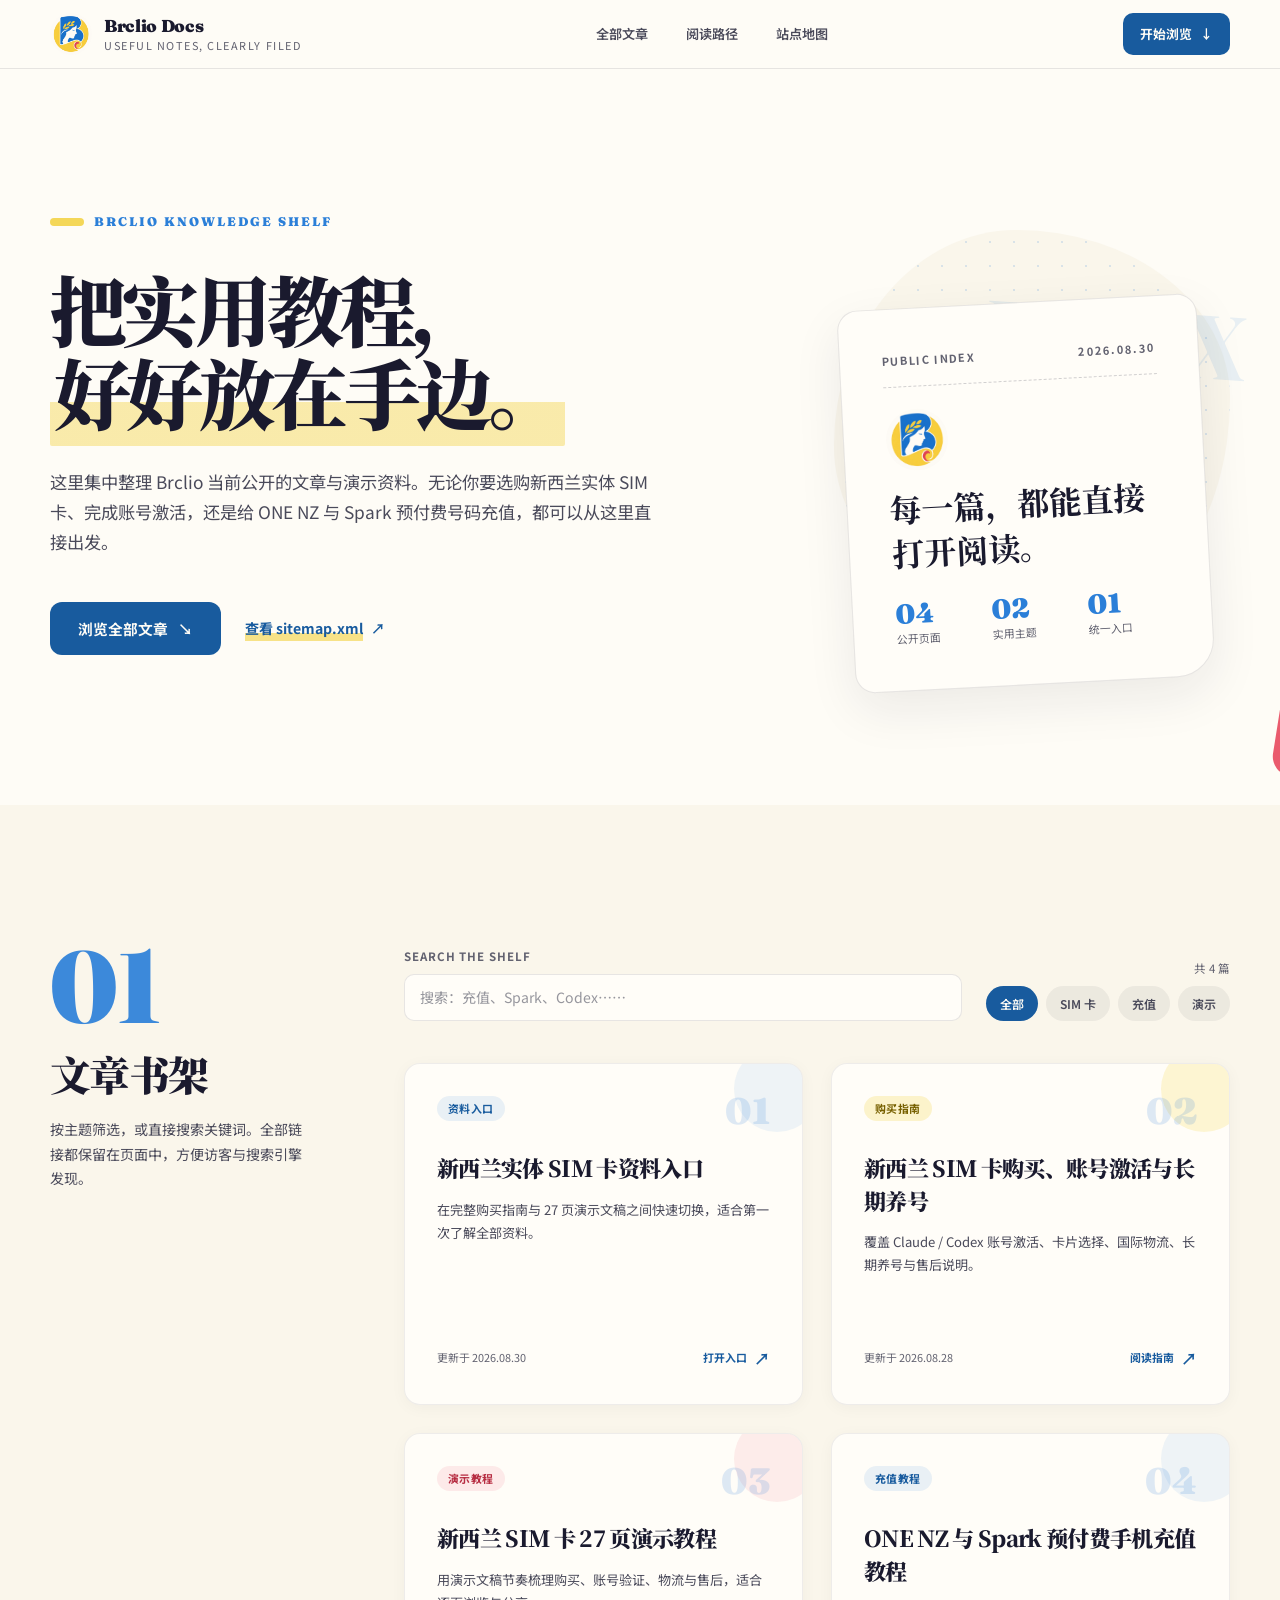
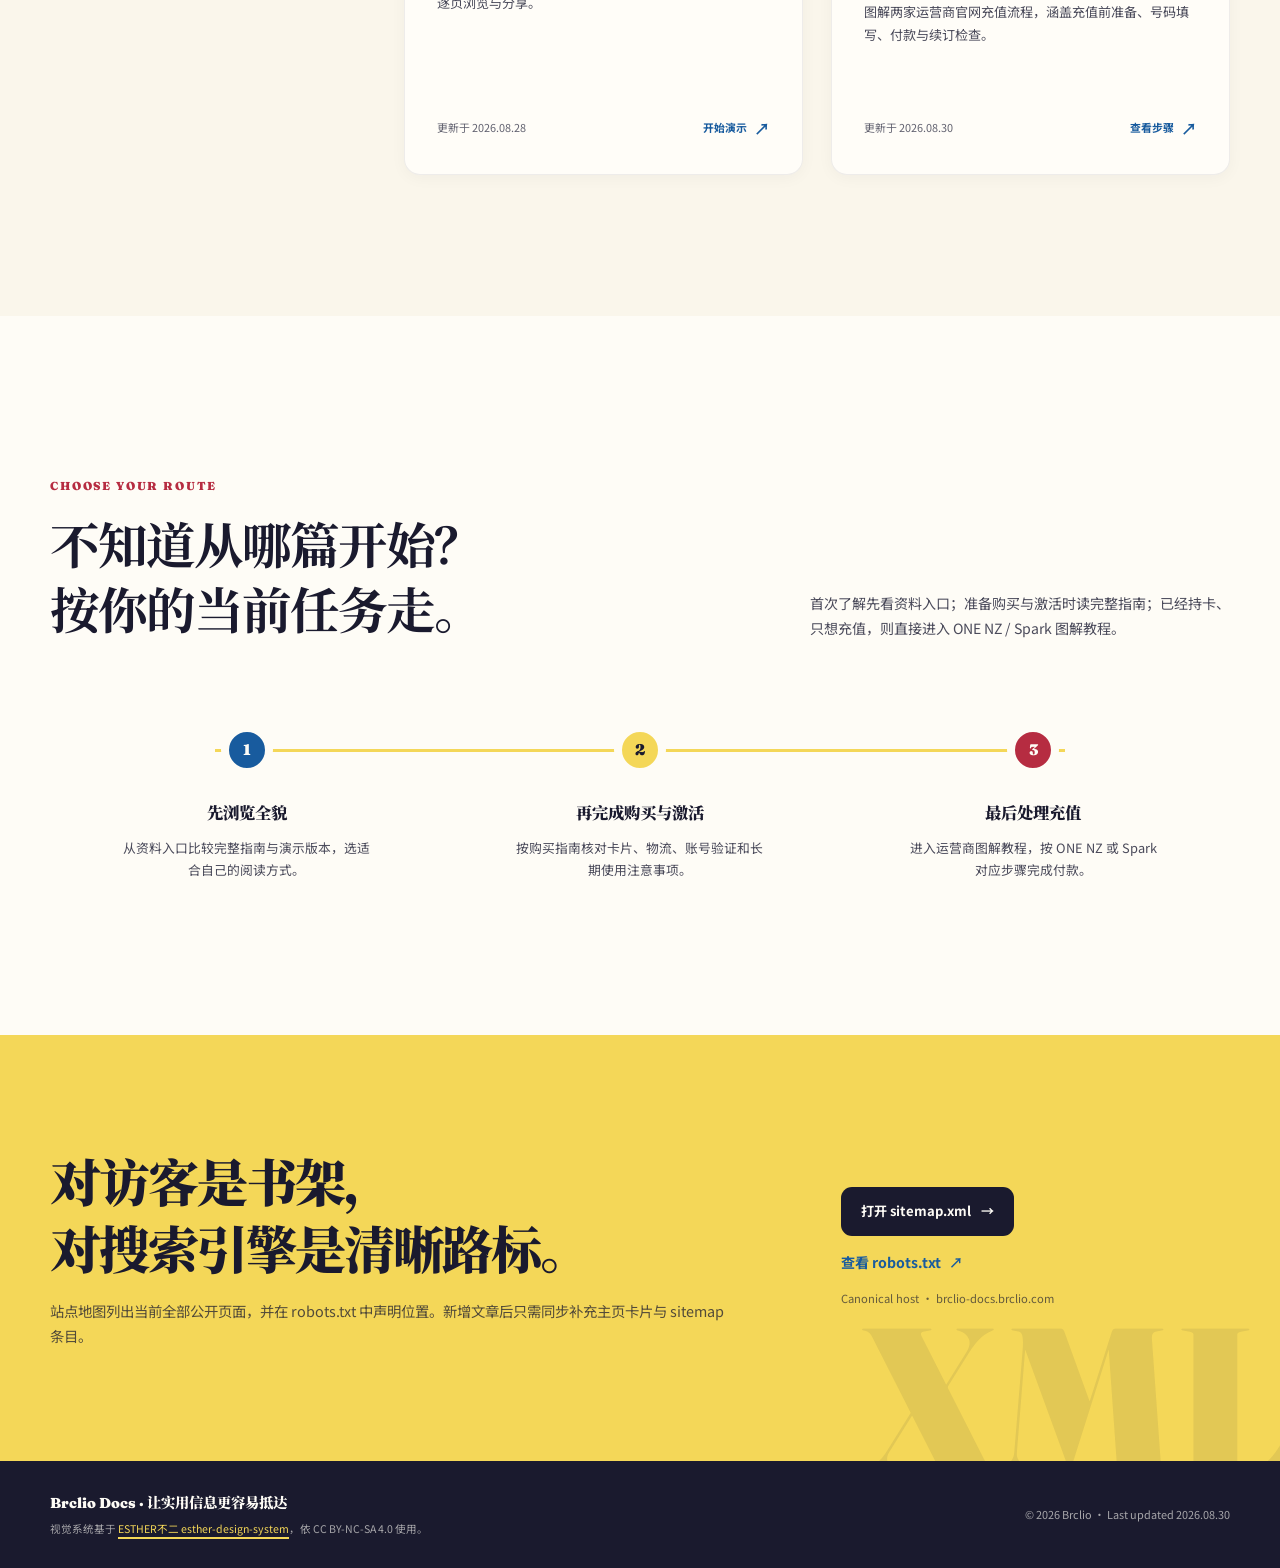
==== index.html @ 17f259ea "Add robots.txt and sitemap.xml for SEO optimization - Created robots.txt to allow all user agents an" ====
<!DOCTYPE html>
<html lang="zh-CN">
<head>
  <meta charset="UTF-8">
  <meta name="viewport" content="width=device-width, initial-scale=1.0">
  <title>Brclio 文章导航｜新西兰 SIM 卡与实用教程</title>
  <meta name="description" content="Brclio 文章导航，集中收录新西兰实体 SIM 卡购买、Claude 与 Codex 账号激活、ONE NZ 与 Spark 预付费充值等实用教程。">
  <meta name="robots" content="index, follow, max-image-preview:large">
  <meta name="theme-color" content="#fefcf6">
  <link rel="canonical" href="https://brclio-docs.brclio.com/">
  <link rel="sitemap" type="application/xml" href="/sitemap.xml">
  <link rel="icon" type="image/png" href="./new-zealand-sim-card/assets/brand/brclio-logo.png">

  <meta property="og:type" content="website">
  <meta property="og:locale" content="zh_CN">
  <meta property="og:site_name" content="Brclio Docs">
  <meta property="og:title" content="Brclio 文章导航｜把实用教程放在手边">
  <meta property="og:description" content="浏览新西兰 SIM 卡购买、账号激活与 ONE NZ、Spark 充值教程。">
  <meta property="og:url" content="https://brclio-docs.brclio.com/">

  <link rel="preconnect" href="https://fonts.googleapis.com">
  <link rel="preconnect" href="https://fonts.gstatic.com" crossorigin>
  <link href="https://fonts.googleapis.com/css2?family=Fraunces:opsz,wght@9..144,700;9..144,900&amp;family=Noto+Sans+SC:wght@400;500;600;700&amp;family=Noto+Serif+SC:wght@700;900&amp;display=swap" rel="stylesheet">

  <script type="application/ld+json">
  {
    "@context": "https://schema.org",
    "@type": "CollectionPage",
    "name": "Brclio 文章导航",
    "description": "Brclio 新西兰 SIM 卡、账号激活与预付费充值教程合集。",
    "url": "https://brclio-docs.brclio.com/",
    "inLanguage": "zh-CN",
    "dateModified": "2026-08-30",
    "publisher": {
      "@type": "Organization",
      "name": "Brclio",
      "logo": {
        "@type": "ImageObject",
        "url": "https://brclio-docs.brclio.com/new-zealand-sim-card/assets/brand/brclio-logo.png"
      }
    },
    "mainEntity": {
      "@type": "ItemList",
      "numberOfItems": 4,
      "itemListElement": [
        {
          "@type": "ListItem",
          "position": 1,
          "name": "新西兰实体 SIM 卡资料入口",
          "url": "https://brclio-docs.brclio.com/new-zealand-sim-card/"
        },
        {
          "@type": "ListItem",
          "position": 2,
          "name": "新西兰 SIM 卡购买、账号激活与长期养号指南",
          "url": "https://brclio-docs.brclio.com/new-zealand-sim-card/new-zealand-sim-card-sales.html"
        },
        {
          "@type": "ListItem",
          "position": 3,
          "name": "新西兰 SIM 卡演示教程",
          "url": "https://brclio-docs.brclio.com/new-zealand-sim-card/new-zealand-sim-card-tutorial-ppt.html"
        },
        {
          "@type": "ListItem",
          "position": 4,
          "name": "ONE NZ 与 Spark 预付费手机充值教程",
          "url": "https://brclio-docs.brclio.com/one-nz-spark-prepay-top-up-guide/"
        }
      ]
    }
  }
  </script>

  <style>
    :root {
      --_esther-ds: "esthersjw-v1";
      --blue: #2b7fd8;
      --blue-deep: #185b9e;
      --yellow: #f4d758;
      --red: #e84a5f;
      --red-deep: #b62c41;
      --cream: #fefcf6;
      --cream-deep: #faf6eb;
      --paper: #fffdf8;
      --ink: #1a1a2e;
      --ink-light: #4a4a5a;
      --ink-faint: #626270;
      --line: rgba(26, 26, 46, 0.1);
      --shadow: 0 18px 50px rgba(26, 26, 46, 0.08);
      --max-width: 1180px;
    }

    *,
    *::before,
    *::after {
      box-sizing: border-box;
      margin: 0;
      padding: 0;
    }

    html {
      scroll-behavior: smooth;
      scroll-padding-top: 96px;
    }

    body {
      min-width: 320px;
      background: var(--cream);
      color: var(--ink);
      font-family: "Noto Sans SC", "PingFang SC", "Microsoft YaHei", sans-serif;
      font-size: 16px;
      line-height: 1.75;
      text-rendering: optimizeLegibility;
    }

    button,
    input {
      font: inherit;
    }

    button,
    a {
      -webkit-tap-highlight-color: transparent;
    }

    a {
      color: inherit;
      text-decoration: none;
    }

    img {
      display: block;
      max-width: 100%;
    }

    [hidden] {
      display: none !important;
    }

    ::selection {
      background: var(--yellow);
      color: var(--ink);
    }

    :focus-visible {
      outline: 3px solid var(--red);
      outline-offset: 4px;
    }

    .skip-link {
      position: fixed;
      top: 12px;
      left: 12px;
      z-index: 999;
      padding: 10px 16px;
      border-radius: 10px;
      background: var(--ink);
      color: var(--cream);
      font-weight: 700;
      transform: translateY(-160%);
      transition: transform 0.2s ease;
    }

    .skip-link:focus {
      transform: translateY(0);
    }

    .container {
      width: min(calc(100% - clamp(32px, 7vw, 96px)), var(--max-width));
      margin-inline: auto;
    }

    .app-header {
      position: sticky;
      top: 0;
      z-index: 100;
      background: rgba(254, 252, 246, 0.94);
      border-bottom: 1px solid var(--line);
      backdrop-filter: blur(12px);
      -webkit-backdrop-filter: blur(12px);
    }

    .header-inner {
      min-height: 68px;
      display: flex;
      align-items: center;
      justify-content: space-between;
      gap: clamp(20px, 3vw, 42px);
    }

    .brand {
      display: inline-flex;
      align-items: center;
      gap: 12px;
      flex: 0 0 auto;
    }

    .brand-mark {
      width: 42px;
      height: 42px;
      border-radius: 50%;
      object-fit: cover;
    }

    .brand-copy {
      display: grid;
      line-height: 1.1;
    }

    .brand-name {
      font-family: "Fraunces", "Noto Serif SC", serif;
      font-size: 1.08rem;
      font-weight: 900;
      letter-spacing: -0.02em;
    }

    .brand-note {
      margin-top: 5px;
      color: var(--ink-faint);
      font-size: 0.68rem;
      letter-spacing: 0.14em;
      text-transform: uppercase;
    }

    .nav-links {
      display: flex;
      align-items: center;
      justify-content: flex-end;
      gap: clamp(18px, 3vw, 38px);
    }

    .nav-link {
      position: relative;
      color: var(--ink-light);
      font-size: 0.82rem;
      font-weight: 600;
      white-space: nowrap;
    }

    .nav-link::after {
      content: "";
      position: absolute;
      right: 0;
      bottom: -6px;
      left: 0;
      height: 3px;
      border-radius: 999px;
      background: var(--yellow);
      transform: scaleX(0);
      transform-origin: right;
      transition: transform 0.22s ease;
    }

    .nav-link:hover::after,
    .nav-link:focus-visible::after {
      transform: scaleX(1);
      transform-origin: left;
    }

    .header-cta {
      display: inline-flex;
      align-items: center;
      gap: 8px;
      padding: 10px 17px;
      border-radius: 10px;
      background: var(--blue-deep);
      color: var(--cream);
      font-size: 0.8rem;
      font-weight: 700;
      white-space: nowrap;
      transition: transform 0.2s ease, box-shadow 0.2s ease;
    }

    .header-cta:hover {
      transform: translateY(-2px);
      box-shadow: 0 8px 24px rgba(43, 127, 216, 0.24);
    }

    .hero {
      position: relative;
      overflow: hidden;
      padding-block: clamp(72px, 11vw, 136px) clamp(84px, 12vw, 150px);
    }

    .hero::after {
      content: "";
      position: absolute;
      right: max(-40px, calc((100vw - var(--max-width)) / 2 - 90px));
      bottom: 28px;
      width: 40px;
      height: 132px;
      border-radius: 20px;
      background: var(--red);
      transform: rotate(9deg);
      opacity: 0.9;
    }

    .hero-layout {
      display: grid;
      grid-template-columns: minmax(0, 1fr) minmax(280px, 0.58fr);
      align-items: center;
      gap: clamp(48px, 8vw, 116px);
    }

    .eyebrow {
      display: inline-flex;
      align-items: center;
      gap: 10px;
      color: var(--blue);
      font-family: "Fraunces", "Noto Serif SC", serif;
      font-size: 0.78rem;
      font-weight: 900;
      letter-spacing: 0.16em;
      text-transform: uppercase;
    }

    .eyebrow::before {
      content: "";
      width: 34px;
      height: 8px;
      border-radius: 999px;
      background: var(--yellow);
    }

    .hero-title {
      max-width: 760px;
      margin-top: clamp(20px, 3vw, 34px);
      font-family: "Noto Serif SC", "Songti SC", serif;
      font-size: clamp(2.7rem, 6vw, 5.4rem);
      font-weight: 900;
      line-height: 1.08;
      letter-spacing: -0.06em;
    }

    .hl-yellow {
      padding-inline: 4px;
      border-radius: 2px;
      background: linear-gradient(180deg, transparent 60%, rgba(244, 215, 88, 0.48) 60%);
      box-decoration-break: clone;
      -webkit-box-decoration-break: clone;
    }

    .hero-desc {
      max-width: 610px;
      margin-top: clamp(22px, 3vw, 34px);
      color: var(--ink-light);
      font-size: clamp(0.98rem, 1.4vw, 1.08rem);
    }

    .hero-actions {
      display: flex;
      flex-wrap: wrap;
      align-items: center;
      gap: 14px 24px;
      margin-top: clamp(28px, 4vw, 44px);
    }

    .cta-button {
      display: inline-flex;
      align-items: center;
      gap: 10px;
      padding: 14px 28px;
      border-radius: 12px;
      background: var(--blue-deep);
      color: var(--cream);
      font-size: 0.92rem;
      font-weight: 700;
      transition: transform 0.2s ease, box-shadow 0.2s ease;
    }

    .cta-button:hover {
      transform: translateY(-2px);
      box-shadow: 0 10px 28px rgba(43, 127, 216, 0.26);
    }

    .text-link {
      display: inline-flex;
      align-items: center;
      gap: 8px;
      color: var(--blue-deep);
      font-size: 0.88rem;
      font-weight: 700;
    }

    .text-link span {
      background: linear-gradient(180deg, transparent 68%, rgba(244, 215, 88, 0.7) 68%);
    }

    .hero-board {
      position: relative;
      min-height: 400px;
      border-radius: 46% 54% 43% 57% / 54% 42% 58% 46%;
      background-color: var(--cream-deep);
      background-image: radial-gradient(circle, rgba(43, 127, 216, 0.16) 1.4px, transparent 1.4px);
      background-size: 24px 24px;
    }

    .hero-board::before {
      content: "INDEX";
      position: absolute;
      top: 32px;
      right: -12px;
      color: rgba(43, 127, 216, 0.1);
      font-family: "Fraunces", serif;
      font-size: clamp(3.2rem, 7vw, 6.4rem);
      font-weight: 900;
      letter-spacing: -0.06em;
      transform: rotate(4deg);
    }

    .index-slip {
      position: absolute;
      inset: 72px 24px auto 12px;
      padding: clamp(28px, 4vw, 42px);
      border: 1px solid var(--line);
      border-radius: 20px 20px 38px 20px;
      background: var(--paper);
      box-shadow: var(--shadow);
      transform: rotate(-3deg);
    }

    .slip-topline {
      display: flex;
      align-items: center;
      justify-content: space-between;
      gap: 20px;
      padding-bottom: 16px;
      border-bottom: 1px dashed rgba(26, 26, 46, 0.2);
      color: var(--ink-faint);
      font-size: 0.69rem;
      font-weight: 700;
      letter-spacing: 0.12em;
      text-transform: uppercase;
    }

    .slip-logo {
      width: 62px;
      height: 62px;
      margin-top: 22px;
      border-radius: 50%;
      object-fit: cover;
    }

    .slip-title {
      margin-top: 16px;
      font-family: "Noto Serif SC", serif;
      font-size: clamp(1.35rem, 2.6vw, 2rem);
      line-height: 1.35;
    }

    .slip-stats {
      display: grid;
      grid-template-columns: repeat(3, 1fr);
      gap: 16px;
      margin-top: 26px;
    }

    .slip-stat {
      display: grid;
      gap: 2px;
    }

    .slip-number {
      color: var(--blue);
      font-family: "Fraunces", serif;
      font-size: 1.7rem;
      font-weight: 900;
      line-height: 1;
    }

    .slip-label {
      color: var(--ink-faint);
      font-size: 0.68rem;
    }

    .library {
      padding-block: clamp(80px, 11vw, 148px);
      background: var(--cream-deep);
    }

    .library-layout {
      display: grid;
      grid-template-columns: minmax(210px, 0.32fr) minmax(0, 1fr);
      align-items: start;
      gap: clamp(44px, 7vw, 92px);
    }

    .library-side {
      position: sticky;
      top: 108px;
    }

    .section-number {
      display: block;
      color: rgba(43, 127, 216, 0.92);
      font-family: "Fraunces", serif;
      font-size: clamp(3.6rem, 8vw, 7rem);
      font-weight: 900;
      line-height: 0.8;
    }

    .section-title {
      margin-top: 18px;
      font-family: "Noto Serif SC", serif;
      font-size: clamp(1.65rem, 3.3vw, 2.55rem);
      font-weight: 900;
      line-height: 1.35;
      letter-spacing: -0.04em;
    }

    .section-desc {
      margin-top: 16px;
      color: var(--ink-light);
      font-size: 0.88rem;
    }

    .library-main {
      min-width: 0;
    }

    .library-tools {
      display: grid;
      grid-template-columns: minmax(200px, 1fr) auto;
      align-items: end;
      gap: 18px 24px;
      margin-bottom: clamp(28px, 4vw, 42px);
    }

    .search-field {
      display: grid;
      gap: 8px;
    }

    .search-label {
      color: var(--ink-faint);
      font-size: 0.72rem;
      font-weight: 700;
      letter-spacing: 0.08em;
      text-transform: uppercase;
    }

    .search-input {
      width: 100%;
      min-height: 46px;
      padding: 10px 15px;
      border: 1.5px solid var(--line);
      border-radius: 10px;
      outline: none;
      background: var(--paper);
      color: var(--ink);
      font-size: 0.88rem;
      transition: border-color 0.2s ease, box-shadow 0.2s ease;
    }

    .search-input::placeholder {
      color: #96969d;
    }

    .search-input:focus {
      border-color: var(--blue);
      box-shadow: 0 0 0 3px rgba(43, 127, 216, 0.1);
    }

    .filter-wrap {
      display: grid;
      justify-items: end;
      gap: 8px;
    }

    .result-count {
      color: var(--ink-faint);
      font-size: 0.72rem;
      font-variant-numeric: tabular-nums;
    }

    .filter-bar {
      display: flex;
      flex-wrap: wrap;
      justify-content: flex-end;
      gap: 8px;
    }

    .filter-tag {
      padding: 7px 14px;
      border: 0;
      border-radius: 20px;
      background: rgba(26, 26, 46, 0.06);
      color: var(--ink-light);
      cursor: pointer;
      font-size: 0.75rem;
      font-weight: 600;
      transition: background 0.2s ease, color 0.2s ease, transform 0.2s ease;
    }

    .filter-tag[aria-pressed="true"] {
      background: var(--blue-deep);
      color: var(--cream);
    }

    .filter-tag:hover:not([aria-pressed="true"]) {
      background: rgba(244, 215, 88, 0.42);
      color: var(--ink);
      transform: translateY(-1px);
    }

    .article-grid {
      display: grid;
      grid-template-columns: repeat(auto-fill, minmax(280px, 1fr));
      gap: clamp(18px, 2.5vw, 28px);
    }

    .article-card {
      position: relative;
      min-height: 340px;
      overflow: hidden;
      border: 1px solid rgba(26, 26, 46, 0.07);
      border-radius: 16px;
      background: var(--paper);
      box-shadow: 0 3px 16px rgba(26, 26, 46, 0.04);
      transition: transform 0.2s ease, box-shadow 0.2s ease;
    }

    .article-card::after {
      content: "";
      position: absolute;
      top: -18px;
      right: -18px;
      width: 86px;
      height: 86px;
      border-radius: 50%;
      background: rgba(43, 127, 216, 0.08);
      pointer-events: none;
    }

    .article-card[data-accent="yellow"]::after {
      background: rgba(244, 215, 88, 0.24);
    }

    .article-card[data-accent="red"]::after {
      background: rgba(232, 74, 95, 0.09);
    }

    .article-card:hover {
      transform: translateY(-4px);
      box-shadow: 0 16px 34px rgba(26, 26, 46, 0.09);
    }

    .article-link {
      position: relative;
      z-index: 1;
      min-height: 340px;
      display: flex;
      flex-direction: column;
      padding: clamp(24px, 3vw, 32px);
    }

    .article-head {
      display: flex;
      align-items: flex-start;
      justify-content: space-between;
      gap: 20px;
    }

    .card-pill {
      display: inline-flex;
      align-items: center;
      min-height: 25px;
      padding: 3px 11px;
      border-radius: 20px;
      background: rgba(43, 127, 216, 0.1);
      color: var(--blue-deep);
      font-size: 0.68rem;
      font-weight: 700;
      letter-spacing: 0.04em;
    }

    .article-card[data-accent="yellow"] .card-pill {
      background: rgba(244, 215, 88, 0.28);
      color: #776000;
    }

    .article-card[data-accent="red"] .card-pill {
      background: rgba(232, 74, 95, 0.1);
      color: #b62c41;
    }

    .article-index {
      color: rgba(43, 127, 216, 0.16);
      font-family: "Fraunces", serif;
      font-size: 2.3rem;
      font-weight: 900;
      line-height: 0.82;
    }

    .article-title {
      margin-top: 26px;
      font-family: "Noto Serif SC", serif;
      font-size: clamp(1.12rem, 1.8vw, 1.38rem);
      font-weight: 900;
      line-height: 1.48;
      letter-spacing: -0.03em;
    }

    .article-summary {
      margin-top: 14px;
      color: var(--ink-light);
      font-size: 0.82rem;
      line-height: 1.75;
    }

    .article-meta {
      display: flex;
      flex-wrap: wrap;
      align-items: center;
      justify-content: space-between;
      gap: 12px;
      margin-top: auto;
      padding-top: 26px;
      color: var(--ink-faint);
      font-size: 0.68rem;
    }

    .read-arrow {
      display: inline-flex;
      align-items: center;
      gap: 7px;
      color: var(--blue-deep);
      font-weight: 700;
    }

    .read-arrow::after {
      content: "↗";
      font-size: 1rem;
      transition: transform 0.2s ease;
    }

    .article-card:hover .read-arrow::after {
      transform: translate(2px, -2px);
    }

    .empty-state {
      padding: 42px 24px;
      border: 2px dashed rgba(43, 127, 216, 0.22);
      border-radius: 16px;
      background: var(--paper);
      text-align: center;
    }

    .empty-title {
      font-family: "Noto Serif SC", serif;
      font-size: 1.12rem;
      font-weight: 900;
    }

    .empty-desc {
      margin-top: 8px;
      color: var(--ink-light);
      font-size: 0.82rem;
    }

    .reading-path {
      padding-block: clamp(84px, 12vw, 154px);
    }

    .path-heading {
      display: grid;
      grid-template-columns: minmax(0, 0.72fr) minmax(260px, 0.42fr);
      align-items: end;
      gap: 40px;
    }

    .path-kicker {
      color: var(--red-deep);
      font-family: "Fraunces", serif;
      font-size: 0.72rem;
      font-weight: 900;
      letter-spacing: 0.16em;
      text-transform: uppercase;
    }

    .path-title {
      margin-top: 14px;
      font-family: "Noto Serif SC", serif;
      font-size: clamp(1.8rem, 4vw, 3.1rem);
      line-height: 1.3;
      letter-spacing: -0.04em;
    }

    .path-intro {
      color: var(--ink-light);
      font-size: 0.88rem;
    }

    .path-steps {
      position: relative;
      display: grid;
      grid-template-columns: repeat(3, 1fr);
      gap: 0;
      margin-top: clamp(48px, 7vw, 84px);
      list-style: none;
    }

    .path-steps::before {
      content: "";
      position: absolute;
      top: 25px;
      right: 14%;
      left: 14%;
      height: 3px;
      background: var(--yellow);
    }

    .path-step {
      position: relative;
      z-index: 1;
      padding-inline: clamp(12px, 2.5vw, 30px);
      text-align: center;
    }

    .path-dot {
      width: 52px;
      height: 52px;
      display: inline-flex;
      align-items: center;
      justify-content: center;
      border: 8px solid var(--cream);
      border-radius: 50%;
      background: var(--blue-deep);
      color: var(--cream);
      font-family: "Fraunces", serif;
      font-size: 0.96rem;
      font-weight: 900;
    }

    .path-step:nth-child(2) .path-dot {
      background: var(--yellow);
      color: var(--ink);
    }

    .path-step:nth-child(3) .path-dot {
      background: var(--red-deep);
    }

    .path-step-title {
      margin-top: 22px;
      font-family: "Noto Serif SC", serif;
      font-size: 1.02rem;
      font-weight: 900;
    }

    .path-step-desc {
      max-width: 250px;
      margin: 10px auto 0;
      color: var(--ink-light);
      font-size: 0.8rem;
    }

    .crawl-panel {
      position: relative;
      overflow: hidden;
      background: var(--yellow);
    }

    .crawl-panel::after {
      content: "XML";
      position: absolute;
      right: -18px;
      bottom: -40px;
      color: rgba(26, 26, 46, 0.08);
      font-family: "Fraunces", serif;
      font-size: clamp(6rem, 16vw, 13rem);
      font-weight: 900;
      line-height: 1;
      pointer-events: none;
    }

    .crawl-layout {
      position: relative;
      z-index: 1;
      min-height: 330px;
      display: grid;
      grid-template-columns: minmax(0, 0.72fr) minmax(260px, 0.4fr);
      align-items: center;
      gap: clamp(40px, 7vw, 96px);
      padding-block: clamp(70px, 9vw, 112px);
    }

    .crawl-title {
      max-width: 720px;
      font-family: "Noto Serif SC", serif;
      font-size: clamp(1.85rem, 4vw, 3.2rem);
      font-weight: 900;
      line-height: 1.3;
      letter-spacing: -0.04em;
    }

    .crawl-desc {
      max-width: 680px;
      margin-top: 18px;
      color: rgba(26, 26, 46, 0.74);
      font-size: 0.9rem;
    }

    .crawl-actions {
      display: grid;
      justify-items: start;
      gap: 14px;
    }

    .crawl-link {
      display: inline-flex;
      align-items: center;
      gap: 10px;
      padding: 13px 20px;
      border-radius: 11px;
      background: var(--ink);
      color: var(--cream);
      font-size: 0.82rem;
      font-weight: 700;
      transition: transform 0.2s ease;
    }

    .crawl-link:hover {
      transform: translateX(4px);
    }

    .crawl-note {
      color: rgba(26, 26, 46, 0.66);
      font-size: 0.7rem;
    }

    .site-footer {
      background: var(--ink);
      color: var(--cream);
    }

    .footer-inner {
      display: grid;
      grid-template-columns: 1fr auto;
      align-items: center;
      gap: 24px;
      padding-block: 30px;
    }

    .footer-brand {
      font-family: "Fraunces", "Noto Serif SC", serif;
      font-size: 0.9rem;
      font-weight: 900;
    }

    .footer-note {
      margin-top: 4px;
      color: rgba(254, 252, 246, 0.62);
      font-size: 0.66rem;
    }

    .footer-link {
      color: var(--yellow);
      text-decoration: underline;
      text-decoration-thickness: 2px;
      text-underline-offset: 4px;
    }

    .footer-meta {
      color: rgba(254, 252, 246, 0.62);
      font-size: 0.68rem;
      white-space: nowrap;
    }

    @media (max-width: 900px) {
      html {
        scroll-padding-top: 124px;
      }

      .header-inner {
        min-height: auto;
        flex-wrap: wrap;
        padding-block: 10px;
      }

      .nav-links {
        order: 3;
        width: 100%;
        justify-content: flex-start;
        overflow-x: auto;
        padding: 4px 0 7px;
        scrollbar-width: none;
      }

      .nav-links::-webkit-scrollbar {
        display: none;
      }

      .hero-layout,
      .library-layout,
      .path-heading,
      .crawl-layout {
        grid-template-columns: 1fr;
      }

      .hero-board {
        width: min(100%, 520px);
        min-height: 370px;
        margin-left: auto;
      }

      .library-side {
        position: static;
        display: grid;
        grid-template-columns: auto 1fr;
        column-gap: 24px;
      }

      .library-side .section-number {
        grid-row: 1 / 3;
      }

      .library-side .section-title {
        margin-top: 0;
      }

      .library-side .section-desc {
        margin-top: 8px;
      }

      .crawl-actions {
        justify-items: start;
      }
    }

    @media (max-width: 640px) {
      .container {
        width: min(calc(100% - 32px), var(--max-width));
      }

      .header-inner {
        gap: 10px;
      }

      .brand {
        gap: 9px;
      }

      .brand-mark {
        width: 36px;
        height: 36px;
      }

      .brand-name {
        font-size: 1rem;
      }

      .brand-note {
        margin-top: 3px;
        font-size: 0.54rem;
        letter-spacing: 0.06em;
      }

      .header-cta {
        padding: 9px 12px;
        font-size: 0.72rem;
      }

      .hero {
        padding-top: 62px;
      }

      .hero::after {
        right: -10px;
        bottom: 18px;
        height: 92px;
      }

      .hero-title {
        font-size: clamp(2.35rem, 13vw, 3.7rem);
      }

      .hero-board {
        min-height: 330px;
      }

      .index-slip {
        inset: 58px 8px auto 2px;
      }

      .slip-stats {
        gap: 10px;
      }

      .library-side {
        display: block;
      }

      .library-side .section-title {
        margin-top: 14px;
      }

      .library-tools {
        grid-template-columns: 1fr;
      }

      .filter-wrap {
        justify-items: start;
      }

      .filter-bar {
        justify-content: flex-start;
      }

      .article-grid {
        grid-template-columns: 1fr;
      }

      .path-steps {
        grid-template-columns: 1fr;
        gap: 34px;
      }

      .path-steps::before {
        top: 26px;
        right: auto;
        bottom: 26px;
        left: 25px;
        width: 3px;
        height: auto;
      }

      .path-step {
        display: grid;
        grid-template-columns: 52px 1fr;
        gap: 16px;
        padding: 0;
        text-align: left;
      }

      .path-step-title {
        margin-top: 1px;
      }

      .path-step-desc {
        grid-column: 2;
        max-width: none;
        margin: -22px 0 0;
      }

      .path-dot {
        grid-row: 1 / 3;
      }

      .footer-inner {
        grid-template-columns: 1fr;
      }

      .footer-meta {
        white-space: normal;
      }
    }

    @media (prefers-reduced-motion: reduce) {
      html {
        scroll-behavior: auto;
      }

      *,
      *::before,
      *::after {
        scroll-behavior: auto !important;
        transition-duration: 0.01ms !important;
      }
    }
  </style>
</head>
<body>
  <a class="skip-link" href="#main-content">跳到主要内容</a>

  <header class="app-header">
    <div class="container header-inner">
      <a class="brand" href="./">
        <img class="brand-mark" src="./new-zealand-sim-card/assets/brand/brclio-logo.png" alt="" width="42" height="42">
        <span class="brand-copy">
          <span class="brand-name">Brclio Docs</span>
          <span class="brand-note">Useful notes, clearly filed</span>
        </span>
      </a>

      <nav class="nav-links" aria-label="主要导航">
        <a class="nav-link" href="#articles">全部文章</a>
        <a class="nav-link" href="#reading-path">阅读路径</a>
        <a class="nav-link" href="#sitemap">站点地图</a>
      </nav>

      <a class="header-cta" href="#articles" aria-label="开始浏览文章">
        <span>开始浏览</span>
        <b aria-hidden="true">↓</b>
      </a>
    </div>
  </header>

  <main id="main-content">
    <section class="hero" aria-labelledby="hero-title">
      <div class="container hero-layout">
        <div>
          <span class="eyebrow">Brclio Knowledge Shelf</span>
          <h1 class="hero-title" id="hero-title">把实用教程，<br><span class="hl-yellow">好好放在手边。</span></h1>
          <p class="hero-desc">这里集中整理 Brclio 当前公开的文章与演示资料。无论你要选购新西兰实体 SIM 卡、完成账号激活，还是给 ONE NZ 与 Spark 预付费号码充值，都可以从这里直接出发。</p>
          <div class="hero-actions">
            <a class="cta-button" href="#articles">浏览全部文章 <span aria-hidden="true">↘</span></a>
            <a class="text-link" href="./sitemap.xml"><span>查看 sitemap.xml</span> <b aria-hidden="true">↗</b></a>
          </div>
        </div>

        <div class="hero-board" role="group" aria-label="文章索引概览">
          <div class="index-slip">
            <div class="slip-topline">
              <span>Public index</span>
              <time datetime="2026-08-30">2026.08.30</time>
            </div>
            <img class="slip-logo" src="./new-zealand-sim-card/assets/brand/brclio-logo.png" alt="Brclio 标志" width="62" height="62">
            <h2 class="slip-title">每一篇，都能直接打开阅读。</h2>
            <div class="slip-stats" role="group" aria-label="站点统计">
              <span class="slip-stat"><strong class="slip-number">04</strong><span class="slip-label">公开页面</span></span>
              <span class="slip-stat"><strong class="slip-number">02</strong><span class="slip-label">实用主题</span></span>
              <span class="slip-stat"><strong class="slip-number">01</strong><span class="slip-label">统一入口</span></span>
            </div>
          </div>
        </div>
      </div>
    </section>

    <section class="library" id="articles" aria-labelledby="articles-title">
      <div class="container library-layout">
        <div class="library-side">
          <span class="section-number" aria-hidden="true">01</span>
          <h2 class="section-title" id="articles-title">文章书架</h2>
          <p class="section-desc">按主题筛选，或直接搜索关键词。全部链接都保留在页面中，方便访客与搜索引擎发现。</p>
        </div>

        <div class="library-main">
          <div class="library-tools">
            <label class="search-field">
              <span class="search-label">Search the shelf</span>
              <input class="search-input" id="article-search" type="search" placeholder="搜索：充值、Spark、Codex……" autocomplete="off">
            </label>

            <div class="filter-wrap">
              <span class="result-count" id="result-count" aria-live="polite">共 4 篇</span>
              <div class="filter-bar" role="group" aria-label="文章分类筛选">
                <button class="filter-tag" type="button" data-filter="all" aria-pressed="true">全部</button>
                <button class="filter-tag" type="button" data-filter="sim" aria-pressed="false">SIM 卡</button>
                <button class="filter-tag" type="button" data-filter="topup" aria-pressed="false">充值</button>
                <button class="filter-tag" type="button" data-filter="slides" aria-pressed="false">演示</button>
              </div>
            </div>
          </div>

          <div class="article-grid" id="article-grid">
            <article class="article-card" data-topics="sim" data-accent="blue">
              <a class="article-link" href="./new-zealand-sim-card/">
                <span class="article-head">
                  <span class="card-pill">资料入口</span>
                  <span class="article-index" aria-hidden="true">01</span>
                </span>
                <h3 class="article-title">新西兰实体 SIM 卡资料入口</h3>
                <p class="article-summary">在完整购买指南与 27 页演示文稿之间快速切换，适合第一次了解全部资料。</p>
                <span class="article-meta">
                  <time datetime="2026-08-30">更新于 2026.08.30</time>
                  <span class="read-arrow">打开入口</span>
                </span>
              </a>
            </article>

            <article class="article-card" data-topics="sim" data-accent="yellow">
              <a class="article-link" href="./new-zealand-sim-card/new-zealand-sim-card-sales.html">
                <span class="article-head">
                  <span class="card-pill">购买指南</span>
                  <span class="article-index" aria-hidden="true">02</span>
                </span>
                <h3 class="article-title">新西兰 SIM 卡购买、账号激活与长期养号</h3>
                <p class="article-summary">覆盖 Claude / Codex 账号激活、卡片选择、国际物流、长期养号与售后说明。</p>
                <span class="article-meta">
                  <time datetime="2026-08-28">更新于 2026.08.28</time>
                  <span class="read-arrow">阅读指南</span>
                </span>
              </a>
            </article>

            <article class="article-card" data-topics="sim slides" data-accent="red">
              <a class="article-link" href="./new-zealand-sim-card/new-zealand-sim-card-tutorial-ppt.html">
                <span class="article-head">
                  <span class="card-pill">演示教程</span>
                  <span class="article-index" aria-hidden="true">03</span>
                </span>
                <h3 class="article-title">新西兰 SIM 卡 27 页演示教程</h3>
                <p class="article-summary">用演示文稿节奏梳理购买、账号验证、物流与售后，适合逐页浏览与分享。</p>
                <span class="article-meta">
                  <time datetime="2026-08-28">更新于 2026.08.28</time>
                  <span class="read-arrow">开始演示</span>
                </span>
              </a>
            </article>

            <article class="article-card" data-topics="sim topup" data-accent="blue">
              <a class="article-link" href="./one-nz-spark-prepay-top-up-guide/">
                <span class="article-head">
                  <span class="card-pill">充值教程</span>
                  <span class="article-index" aria-hidden="true">04</span>
                </span>
                <h3 class="article-title">ONE NZ 与 Spark 预付费手机充值教程</h3>
                <p class="article-summary">图解两家运营商官网充值流程，涵盖充值前准备、号码填写、付款与续订检查。</p>
                <span class="article-meta">
                  <time datetime="2026-08-30">更新于 2026.08.30</time>
                  <span class="read-arrow">查看步骤</span>
                </span>
              </a>
            </article>
          </div>

          <div class="empty-state" id="empty-state" hidden>
            <h3 class="empty-title">暂时没找到对应文章</h3>
            <p class="empty-desc">换一个关键词，或点击“全部”恢复完整书架。</p>
          </div>
        </div>
      </div>
    </section>

    <section class="reading-path" id="reading-path" aria-labelledby="path-title">
      <div class="container">
        <div class="path-heading">
          <div>
            <span class="path-kicker">Choose your route</span>
            <h2 class="path-title" id="path-title">不知道从哪篇开始？<br>按你的当前任务走。</h2>
          </div>
          <p class="path-intro">首次了解先看资料入口；准备购买与激活时读完整指南；已经持卡、只想充值，则直接进入 ONE NZ / Spark 图解教程。</p>
        </div>

        <ul class="path-steps" aria-label="推荐阅读路径">
          <li class="path-step">
            <span class="path-dot">1</span>
            <h3 class="path-step-title">先浏览全貌</h3>
            <p class="path-step-desc">从资料入口比较完整指南与演示版本，选适合自己的阅读方式。</p>
          </li>
          <li class="path-step">
            <span class="path-dot">2</span>
            <h3 class="path-step-title">再完成购买与激活</h3>
            <p class="path-step-desc">按购买指南核对卡片、物流、账号验证和长期使用注意事项。</p>
          </li>
          <li class="path-step">
            <span class="path-dot">3</span>
            <h3 class="path-step-title">最后处理充值</h3>
            <p class="path-step-desc">进入运营商图解教程，按 ONE NZ 或 Spark 对应步骤完成付款。</p>
          </li>
        </ul>
      </div>
    </section>

    <section class="crawl-panel" id="sitemap" aria-labelledby="sitemap-title">
      <div class="container crawl-layout">
        <div>
          <h2 class="crawl-title" id="sitemap-title">对访客是书架，<br>对搜索引擎是清晰路标。</h2>
          <p class="crawl-desc">站点地图列出当前全部公开页面，并在 robots.txt 中声明位置。新增文章后只需同步补充主页卡片与 sitemap 条目。</p>
        </div>
        <div class="crawl-actions">
          <a class="crawl-link" href="./sitemap.xml">打开 sitemap.xml <span aria-hidden="true">→</span></a>
          <a class="text-link" href="./robots.txt"><span>查看 robots.txt</span> <b aria-hidden="true">↗</b></a>
          <span class="crawl-note">Canonical host · brclio-docs.brclio.com</span>
        </div>
      </div>
    </section>
  </main>

  <footer class="site-footer">
    <div class="container footer-inner">
      <div>
        <p class="footer-brand">Brclio Docs · 让实用信息更容易抵达</p>
        <p class="footer-note">视觉系统基于 <a class="footer-link" href="https://github.com/esthersjw/esther-design-system" rel="license external">ESTHER不二 esther-design-system</a>，依 CC BY-NC-SA 4.0 使用。</p>
      </div>
      <p class="footer-meta">© 2026 Brclio · Last updated 2026.08.30</p>
    </div>
  </footer>

  <script>
    (() => {
      const cards = [...document.querySelectorAll(".article-card")];
      const filterButtons = [...document.querySelectorAll(".filter-tag")];
      const searchInput = document.querySelector("#article-search");
      const resultCount = document.querySelector("#result-count");
      const emptyState = document.querySelector("#empty-state");
      let activeFilter = "all";

      const normalize = (value) => value.toLocaleLowerCase("zh-CN").replace(/\s+/g, " ").trim();

      const updateArticles = () => {
        const query = normalize(searchInput.value);
        let visibleCount = 0;

        cards.forEach((card) => {
          const topics = card.dataset.topics.split(" ");
          const matchesFilter = activeFilter === "all" || topics.includes(activeFilter);
          const matchesSearch = query === "" || normalize(card.textContent).includes(query);
          const isVisible = matchesFilter && matchesSearch;

          card.hidden = !isVisible;
          if (isVisible) visibleCount += 1;
        });

        resultCount.textContent = `共 ${visibleCount} 篇`;
        emptyState.hidden = visibleCount !== 0;
      };

      filterButtons.forEach((button) => {
        button.addEventListener("click", () => {
          activeFilter = button.dataset.filter;
          filterButtons.forEach((item) => {
            item.setAttribute("aria-pressed", String(item === button));
          });
          updateArticles();
        });
      });

      searchInput.addEventListener("input", updateArticles);
    })();
  </script>

  <!-- © 2026 ESTHER不二 (esthersjw) | esther-design-system | CC BY-NC-SA 4.0 -->
  <span hidden>esthersjw-design-system</span>
</body>
</html>
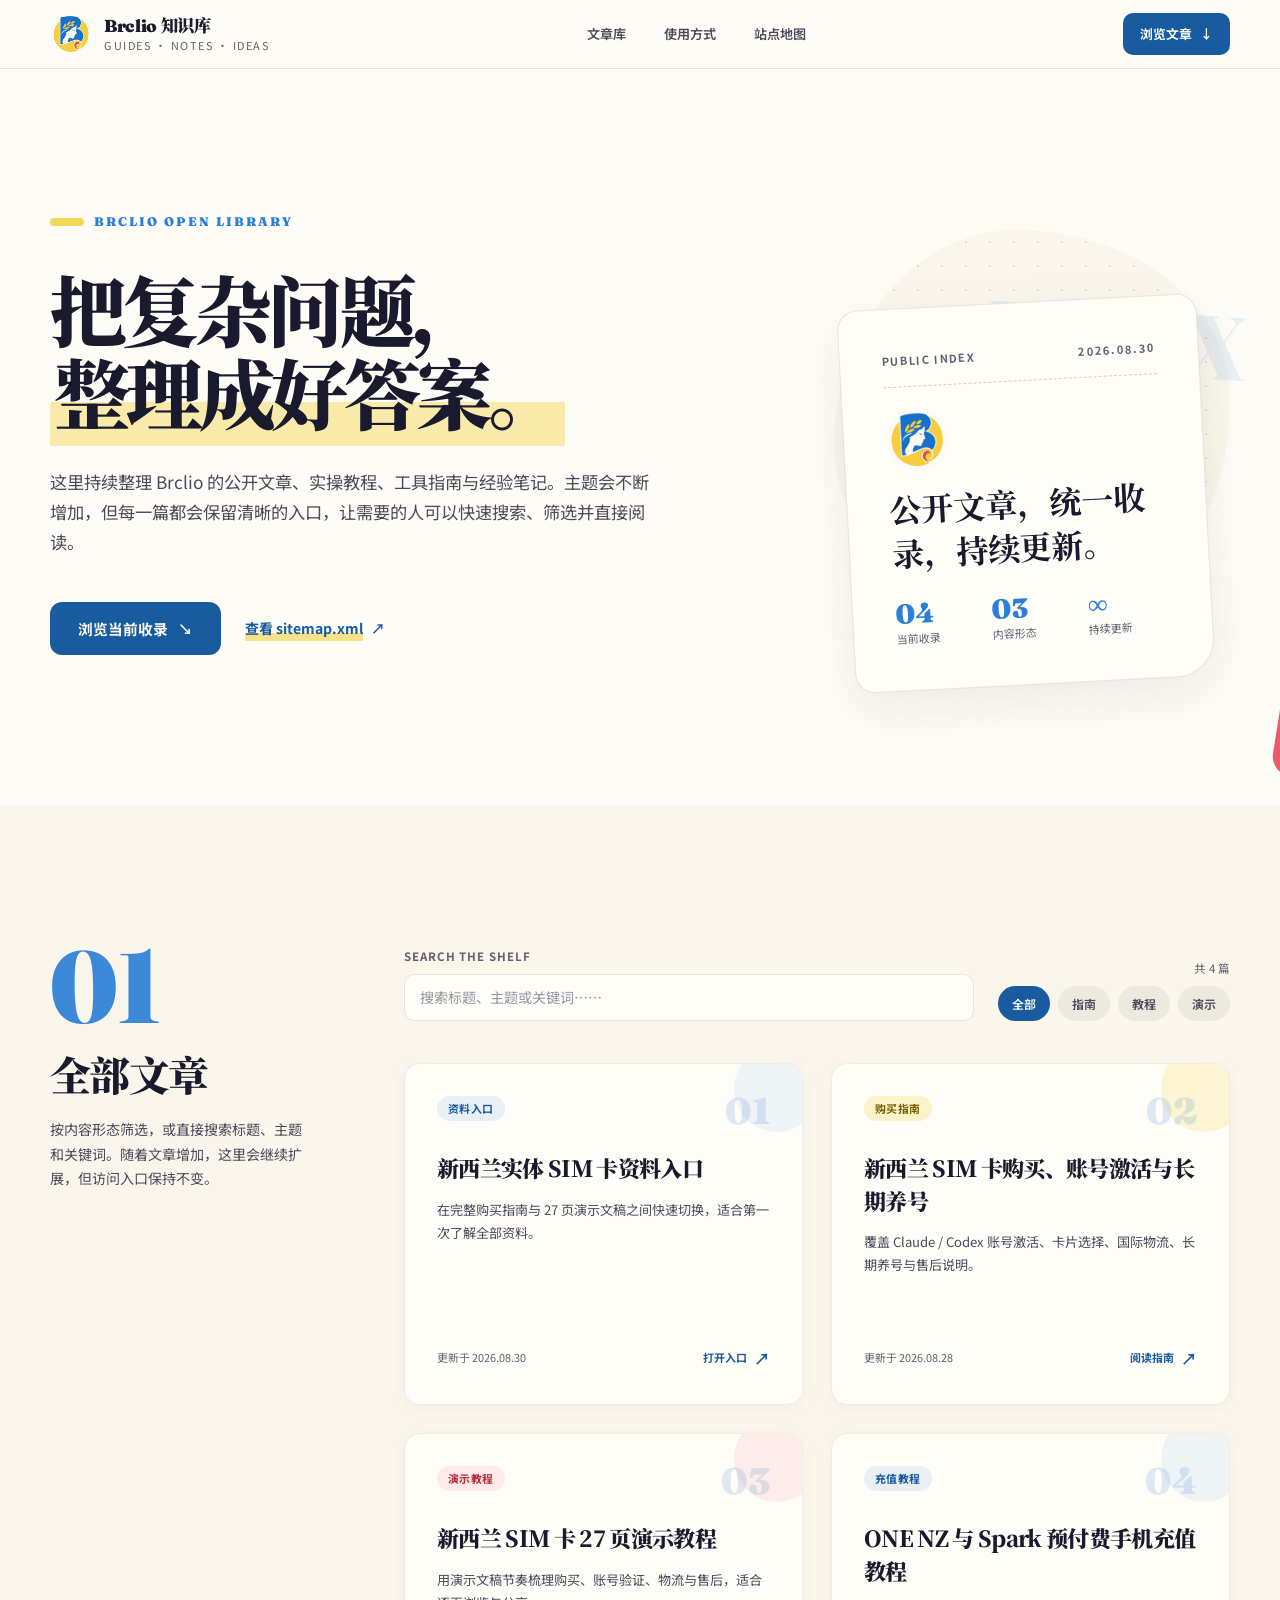
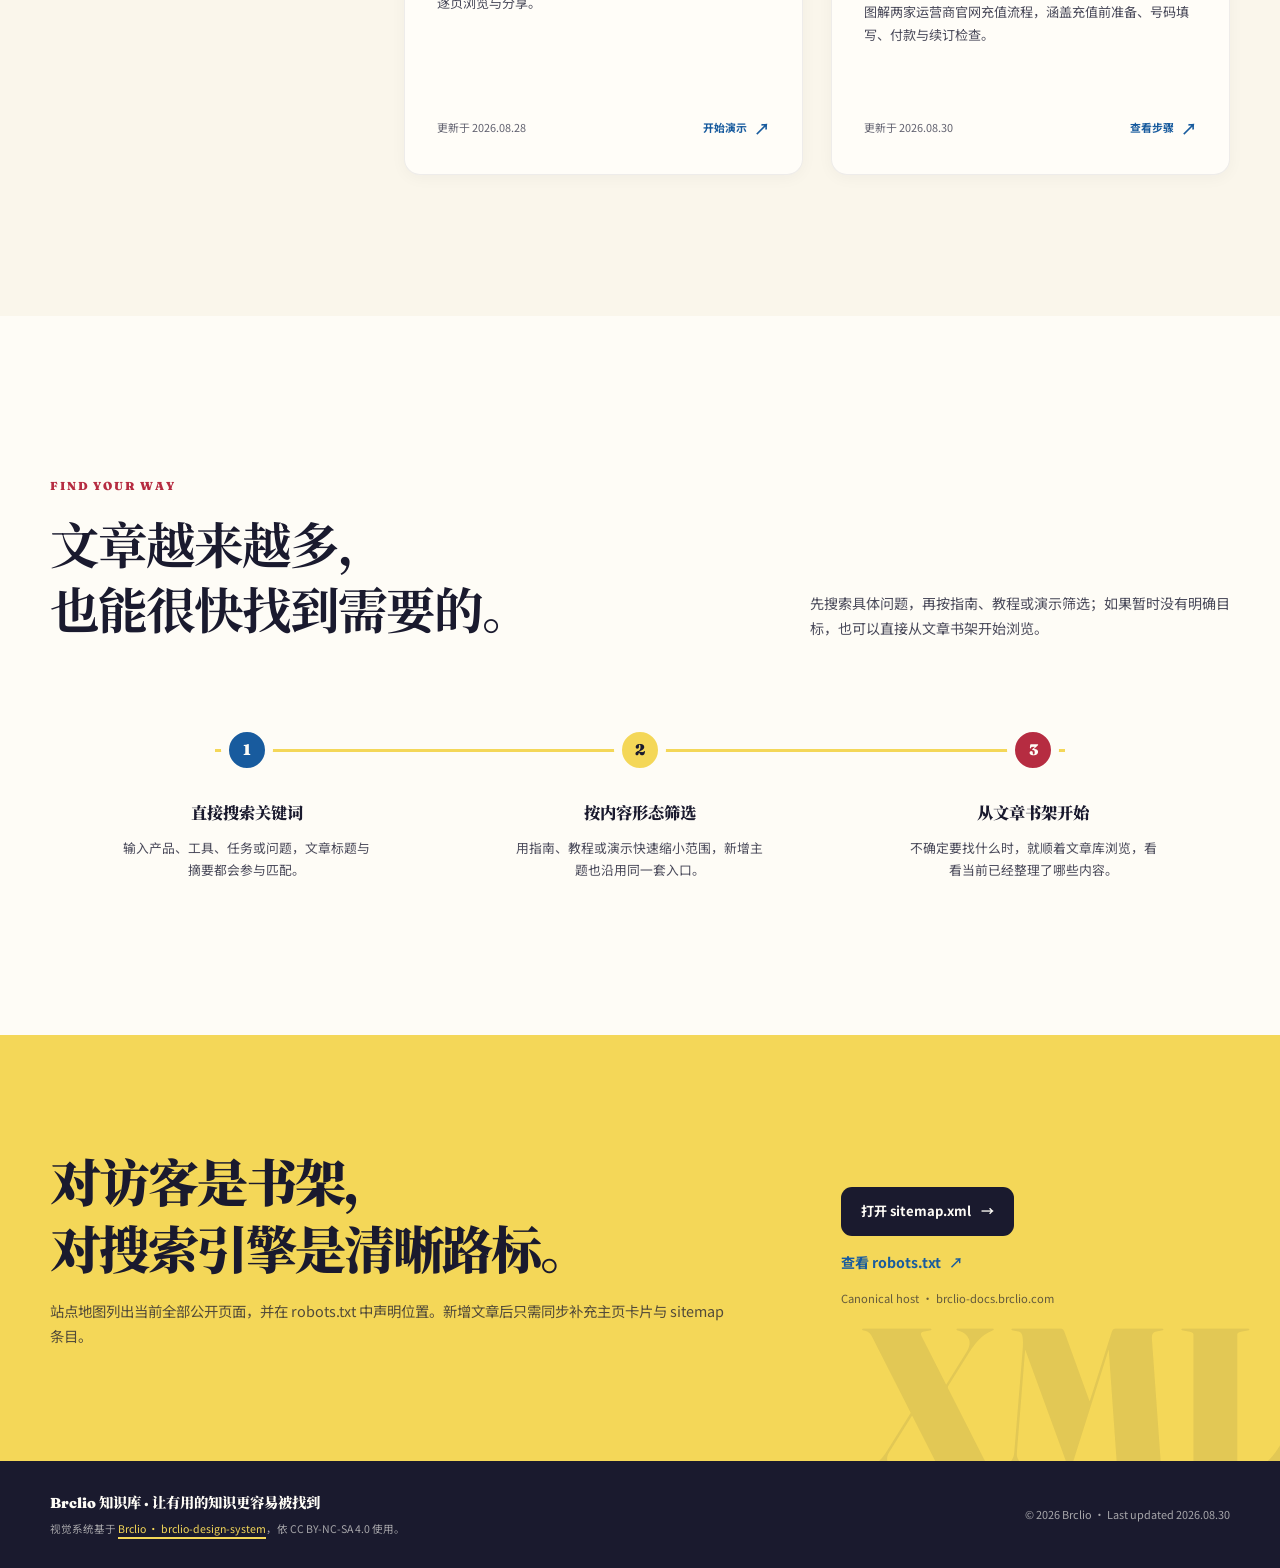
==== commit 4d1099a1: "更新首页标题和描述，优化社交媒体元数据；修改侧边栏设计引用链接" ====
--- a/index.html
+++ b/index.html
@@ -3,8 +3,8 @@
 <head>
   <meta charset="UTF-8">
   <meta name="viewport" content="width=device-width, initial-scale=1.0">
-  <title>Brclio 文章导航｜新西兰 SIM 卡与实用教程</title>
-  <meta name="description" content="Brclio 文章导航，集中收录新西兰实体 SIM 卡购买、Claude 与 Codex 账号激活、ONE NZ 与 Spark 预付费充值等实用教程。">
+  <title>Brclio 知识库｜实用指南、教程与经验笔记</title>
+  <meta name="description" content="Brclio 知识库持续收录公开文章、实操教程、工具指南与经验笔记，提供统一的搜索、分类浏览和站点地图入口。">
   <meta name="robots" content="index, follow, max-image-preview:large">
   <meta name="theme-color" content="#fefcf6">
   <link rel="canonical" href="https://brclio-docs.brclio.com/">
@@ -13,9 +13,9 @@
 
   <meta property="og:type" content="website">
   <meta property="og:locale" content="zh_CN">
-  <meta property="og:site_name" content="Brclio Docs">
-  <meta property="og:title" content="Brclio 文章导航｜把实用教程放在手边">
-  <meta property="og:description" content="浏览新西兰 SIM 卡购买、账号激活与 ONE NZ、Spark 充值教程。">
+  <meta property="og:site_name" content="Brclio 知识库">
+  <meta property="og:title" content="Brclio 知识库｜把有用的信息整理成答案">
+  <meta property="og:description" content="持续收录 Brclio 的公开文章、实操教程、工具指南与经验笔记。">
   <meta property="og:url" content="https://brclio-docs.brclio.com/">
 
   <link rel="preconnect" href="https://fonts.googleapis.com">
@@ -26,8 +26,8 @@
   {
     "@context": "https://schema.org",
     "@type": "CollectionPage",
-    "name": "Brclio 文章导航",
-    "description": "Brclio 新西兰 SIM 卡、账号激活与预付费充值教程合集。",
+    "name": "Brclio 知识库",
+    "description": "Brclio 持续更新的公开文章、实操教程、工具指南与经验笔记合集。",
     "url": "https://brclio-docs.brclio.com/",
     "inLanguage": "zh-CN",
     "dateModified": "2026-08-30",
@@ -1179,19 +1179,19 @@
       <a class="brand" href="./">
         <img class="brand-mark" src="./new-zealand-sim-card/assets/brand/brclio-logo.png" alt="" width="42" height="42">
         <span class="brand-copy">
-          <span class="brand-name">Brclio Docs</span>
-          <span class="brand-note">Useful notes, clearly filed</span>
+          <span class="brand-name">Brclio 知识库</span>
+          <span class="brand-note">Guides · Notes · Ideas</span>
         </span>
       </a>
 
       <nav class="nav-links" aria-label="主要导航">
-        <a class="nav-link" href="#articles">全部文章</a>
-        <a class="nav-link" href="#reading-path">阅读路径</a>
+        <a class="nav-link" href="#articles">文章库</a>
+        <a class="nav-link" href="#reading-path">使用方式</a>
         <a class="nav-link" href="#sitemap">站点地图</a>
       </nav>
 
-      <a class="header-cta" href="#articles" aria-label="开始浏览文章">
-        <span>开始浏览</span>
+      <a class="header-cta" href="#articles" aria-label="浏览文章库">
+        <span>浏览文章</span>
         <b aria-hidden="true">↓</b>
       </a>
     </div>
@@ -1201,11 +1201,11 @@
     <section class="hero" aria-labelledby="hero-title">
       <div class="container hero-layout">
         <div>
-          <span class="eyebrow">Brclio Knowledge Shelf</span>
-          <h1 class="hero-title" id="hero-title">把实用教程，<br><span class="hl-yellow">好好放在手边。</span></h1>
-          <p class="hero-desc">这里集中整理 Brclio 当前公开的文章与演示资料。无论你要选购新西兰实体 SIM 卡、完成账号激活，还是给 ONE NZ 与 Spark 预付费号码充值，都可以从这里直接出发。</p>
+          <span class="eyebrow">Brclio Open Library</span>
+          <h1 class="hero-title" id="hero-title">把复杂问题，<br><span class="hl-yellow">整理成好答案。</span></h1>
+          <p class="hero-desc">这里持续整理 Brclio 的公开文章、实操教程、工具指南与经验笔记。主题会不断增加，但每一篇都会保留清晰的入口，让需要的人可以快速搜索、筛选并直接阅读。</p>
           <div class="hero-actions">
-            <a class="cta-button" href="#articles">浏览全部文章 <span aria-hidden="true">↘</span></a>
+            <a class="cta-button" href="#articles">浏览当前收录 <span aria-hidden="true">↘</span></a>
             <a class="text-link" href="./sitemap.xml"><span>查看 sitemap.xml</span> <b aria-hidden="true">↗</b></a>
           </div>
         </div>
@@ -1217,11 +1217,11 @@
               <time datetime="2026-08-30">2026.08.30</time>
             </div>
             <img class="slip-logo" src="./new-zealand-sim-card/assets/brand/brclio-logo.png" alt="Brclio 标志" width="62" height="62">
-            <h2 class="slip-title">每一篇，都能直接打开阅读。</h2>
+            <h2 class="slip-title">公开文章，统一收录，持续更新。</h2>
             <div class="slip-stats" role="group" aria-label="站点统计">
-              <span class="slip-stat"><strong class="slip-number">04</strong><span class="slip-label">公开页面</span></span>
-              <span class="slip-stat"><strong class="slip-number">02</strong><span class="slip-label">实用主题</span></span>
-              <span class="slip-stat"><strong class="slip-number">01</strong><span class="slip-label">统一入口</span></span>
+              <span class="slip-stat"><strong class="slip-number" id="collection-count">04</strong><span class="slip-label">当前收录</span></span>
+              <span class="slip-stat"><strong class="slip-number">03</strong><span class="slip-label">内容形态</span></span>
+              <span class="slip-stat"><strong class="slip-number">∞</strong><span class="slip-label">持续更新</span></span>
             </div>
           </div>
         </div>
@@ -1232,30 +1232,30 @@
       <div class="container library-layout">
         <div class="library-side">
           <span class="section-number" aria-hidden="true">01</span>
-          <h2 class="section-title" id="articles-title">文章书架</h2>
-          <p class="section-desc">按主题筛选，或直接搜索关键词。全部链接都保留在页面中，方便访客与搜索引擎发现。</p>
+          <h2 class="section-title" id="articles-title">全部文章</h2>
+          <p class="section-desc">按内容形态筛选，或直接搜索标题、主题和关键词。随着文章增加，这里会继续扩展，但访问入口保持不变。</p>
         </div>
 
         <div class="library-main">
           <div class="library-tools">
             <label class="search-field">
               <span class="search-label">Search the shelf</span>
-              <input class="search-input" id="article-search" type="search" placeholder="搜索：充值、Spark、Codex……" autocomplete="off">
+              <input class="search-input" id="article-search" type="search" placeholder="搜索标题、主题或关键词……" autocomplete="off">
             </label>
 
             <div class="filter-wrap">
               <span class="result-count" id="result-count" aria-live="polite">共 4 篇</span>
               <div class="filter-bar" role="group" aria-label="文章分类筛选">
                 <button class="filter-tag" type="button" data-filter="all" aria-pressed="true">全部</button>
-                <button class="filter-tag" type="button" data-filter="sim" aria-pressed="false">SIM 卡</button>
-                <button class="filter-tag" type="button" data-filter="topup" aria-pressed="false">充值</button>
+                <button class="filter-tag" type="button" data-filter="guide" aria-pressed="false">指南</button>
+                <button class="filter-tag" type="button" data-filter="tutorial" aria-pressed="false">教程</button>
                 <button class="filter-tag" type="button" data-filter="slides" aria-pressed="false">演示</button>
               </div>
             </div>
           </div>
 
           <div class="article-grid" id="article-grid">
-            <article class="article-card" data-topics="sim" data-accent="blue">
+            <article class="article-card" data-topics="guide" data-accent="blue">
               <a class="article-link" href="./new-zealand-sim-card/">
                 <span class="article-head">
                   <span class="card-pill">资料入口</span>
@@ -1270,7 +1270,7 @@
               </a>
             </article>
 
-            <article class="article-card" data-topics="sim" data-accent="yellow">
+            <article class="article-card" data-topics="guide" data-accent="yellow">
               <a class="article-link" href="./new-zealand-sim-card/new-zealand-sim-card-sales.html">
                 <span class="article-head">
                   <span class="card-pill">购买指南</span>
@@ -1285,7 +1285,7 @@
               </a>
             </article>
 
-            <article class="article-card" data-topics="sim slides" data-accent="red">
+            <article class="article-card" data-topics="tutorial slides" data-accent="red">
               <a class="article-link" href="./new-zealand-sim-card/new-zealand-sim-card-tutorial-ppt.html">
                 <span class="article-head">
                   <span class="card-pill">演示教程</span>
@@ -1300,7 +1300,7 @@
               </a>
             </article>
 
-            <article class="article-card" data-topics="sim topup" data-accent="blue">
+            <article class="article-card" data-topics="tutorial" data-accent="blue">
               <a class="article-link" href="./one-nz-spark-prepay-top-up-guide/">
                 <span class="article-head">
                   <span class="card-pill">充值教程</span>
@@ -1328,27 +1328,27 @@
       <div class="container">
         <div class="path-heading">
           <div>
-            <span class="path-kicker">Choose your route</span>
-            <h2 class="path-title" id="path-title">不知道从哪篇开始？<br>按你的当前任务走。</h2>
+            <span class="path-kicker">Find your way</span>
+            <h2 class="path-title" id="path-title">文章越来越多，<br>也能很快找到需要的。</h2>
           </div>
-          <p class="path-intro">首次了解先看资料入口；准备购买与激活时读完整指南；已经持卡、只想充值，则直接进入 ONE NZ / Spark 图解教程。</p>
+          <p class="path-intro">先搜索具体问题，再按指南、教程或演示筛选；如果暂时没有明确目标，也可以直接从文章书架开始浏览。</p>
         </div>
 
-        <ul class="path-steps" aria-label="推荐阅读路径">
+        <ul class="path-steps" aria-label="知识库使用方式">
           <li class="path-step">
             <span class="path-dot">1</span>
-            <h3 class="path-step-title">先浏览全貌</h3>
-            <p class="path-step-desc">从资料入口比较完整指南与演示版本，选适合自己的阅读方式。</p>
+            <h3 class="path-step-title">直接搜索关键词</h3>
+            <p class="path-step-desc">输入产品、工具、任务或问题，文章标题与摘要都会参与匹配。</p>
           </li>
           <li class="path-step">
             <span class="path-dot">2</span>
-            <h3 class="path-step-title">再完成购买与激活</h3>
-            <p class="path-step-desc">按购买指南核对卡片、物流、账号验证和长期使用注意事项。</p>
+            <h3 class="path-step-title">按内容形态筛选</h3>
+            <p class="path-step-desc">用指南、教程或演示快速缩小范围，新增主题也沿用同一套入口。</p>
           </li>
           <li class="path-step">
             <span class="path-dot">3</span>
-            <h3 class="path-step-title">最后处理充值</h3>
-            <p class="path-step-desc">进入运营商图解教程，按 ONE NZ 或 Spark 对应步骤完成付款。</p>
+            <h3 class="path-step-title">从文章书架开始</h3>
+            <p class="path-step-desc">不确定要找什么时，就顺着文章库浏览，看看当前已经整理了哪些内容。</p>
           </li>
         </ul>
       </div>
@@ -1372,8 +1372,8 @@
   <footer class="site-footer">
     <div class="container footer-inner">
       <div>
-        <p class="footer-brand">Brclio Docs · 让实用信息更容易抵达</p>
-        <p class="footer-note">视觉系统基于 <a class="footer-link" href="https://github.com/esthersjw/esther-design-system" rel="license external">ESTHER不二 esther-design-system</a>，依 CC BY-NC-SA 4.0 使用。</p>
+        <p class="footer-brand">Brclio 知识库 · 让有用的知识更容易被找到</p>
+        <p class="footer-note">视觉系统基于 <a class="footer-link" href="https://github.com/AndersonHJB/CodexSkills/" rel="license external">Brclio · brclio-design-system</a>，依 CC BY-NC-SA 4.0 使用。</p>
       </div>
       <p class="footer-meta">© 2026 Brclio · Last updated 2026.08.30</p>
     </div>
@@ -1385,10 +1385,13 @@
       const filterButtons = [...document.querySelectorAll(".filter-tag")];
       const searchInput = document.querySelector("#article-search");
       const resultCount = document.querySelector("#result-count");
+      const collectionCount = document.querySelector("#collection-count");
       const emptyState = document.querySelector("#empty-state");
       let activeFilter = "all";
 
       const normalize = (value) => value.toLocaleLowerCase("zh-CN").replace(/\s+/g, " ").trim();
+
+      collectionCount.textContent = String(cards.length).padStart(2, "0");
 
       const updateArticles = () => {
         const query = normalize(searchInput.value);
@@ -1419,6 +1422,7 @@
       });
 
       searchInput.addEventListener("input", updateArticles);
+      updateArticles();
     })();
   </script>
 
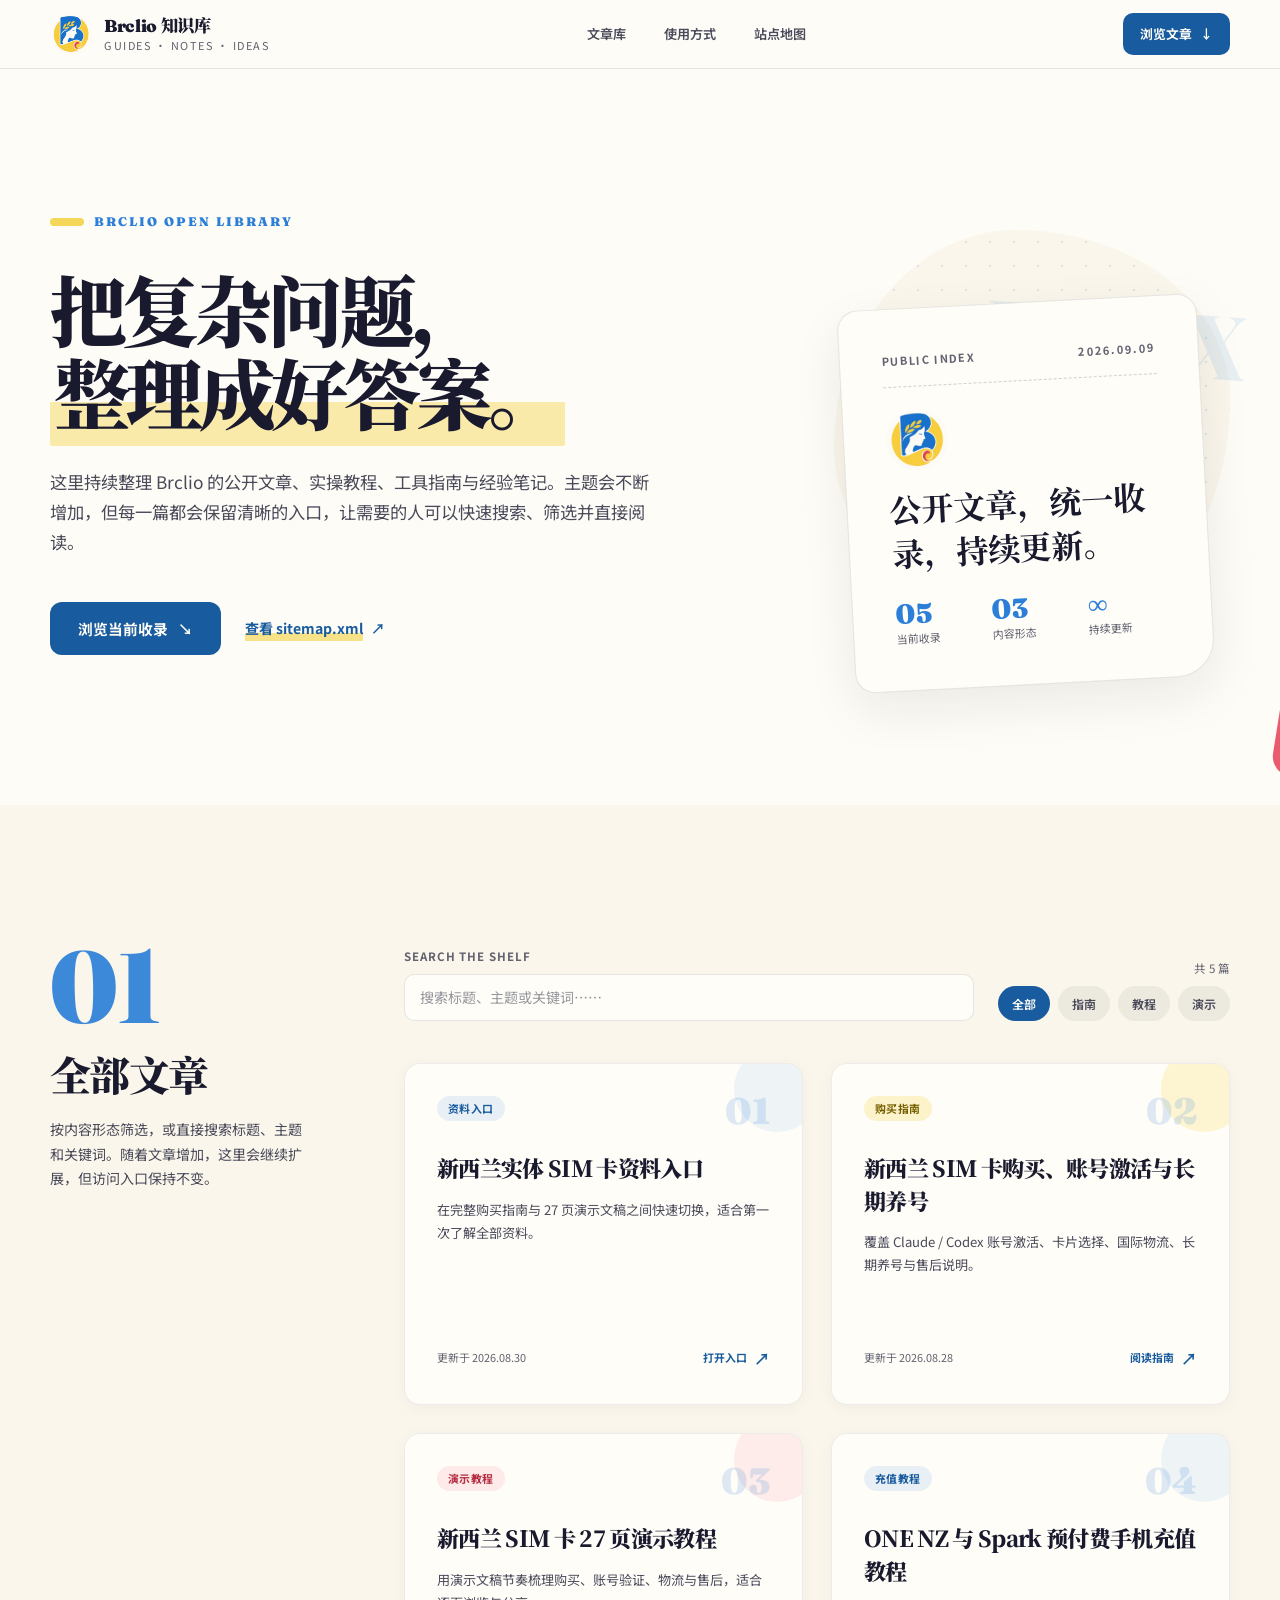
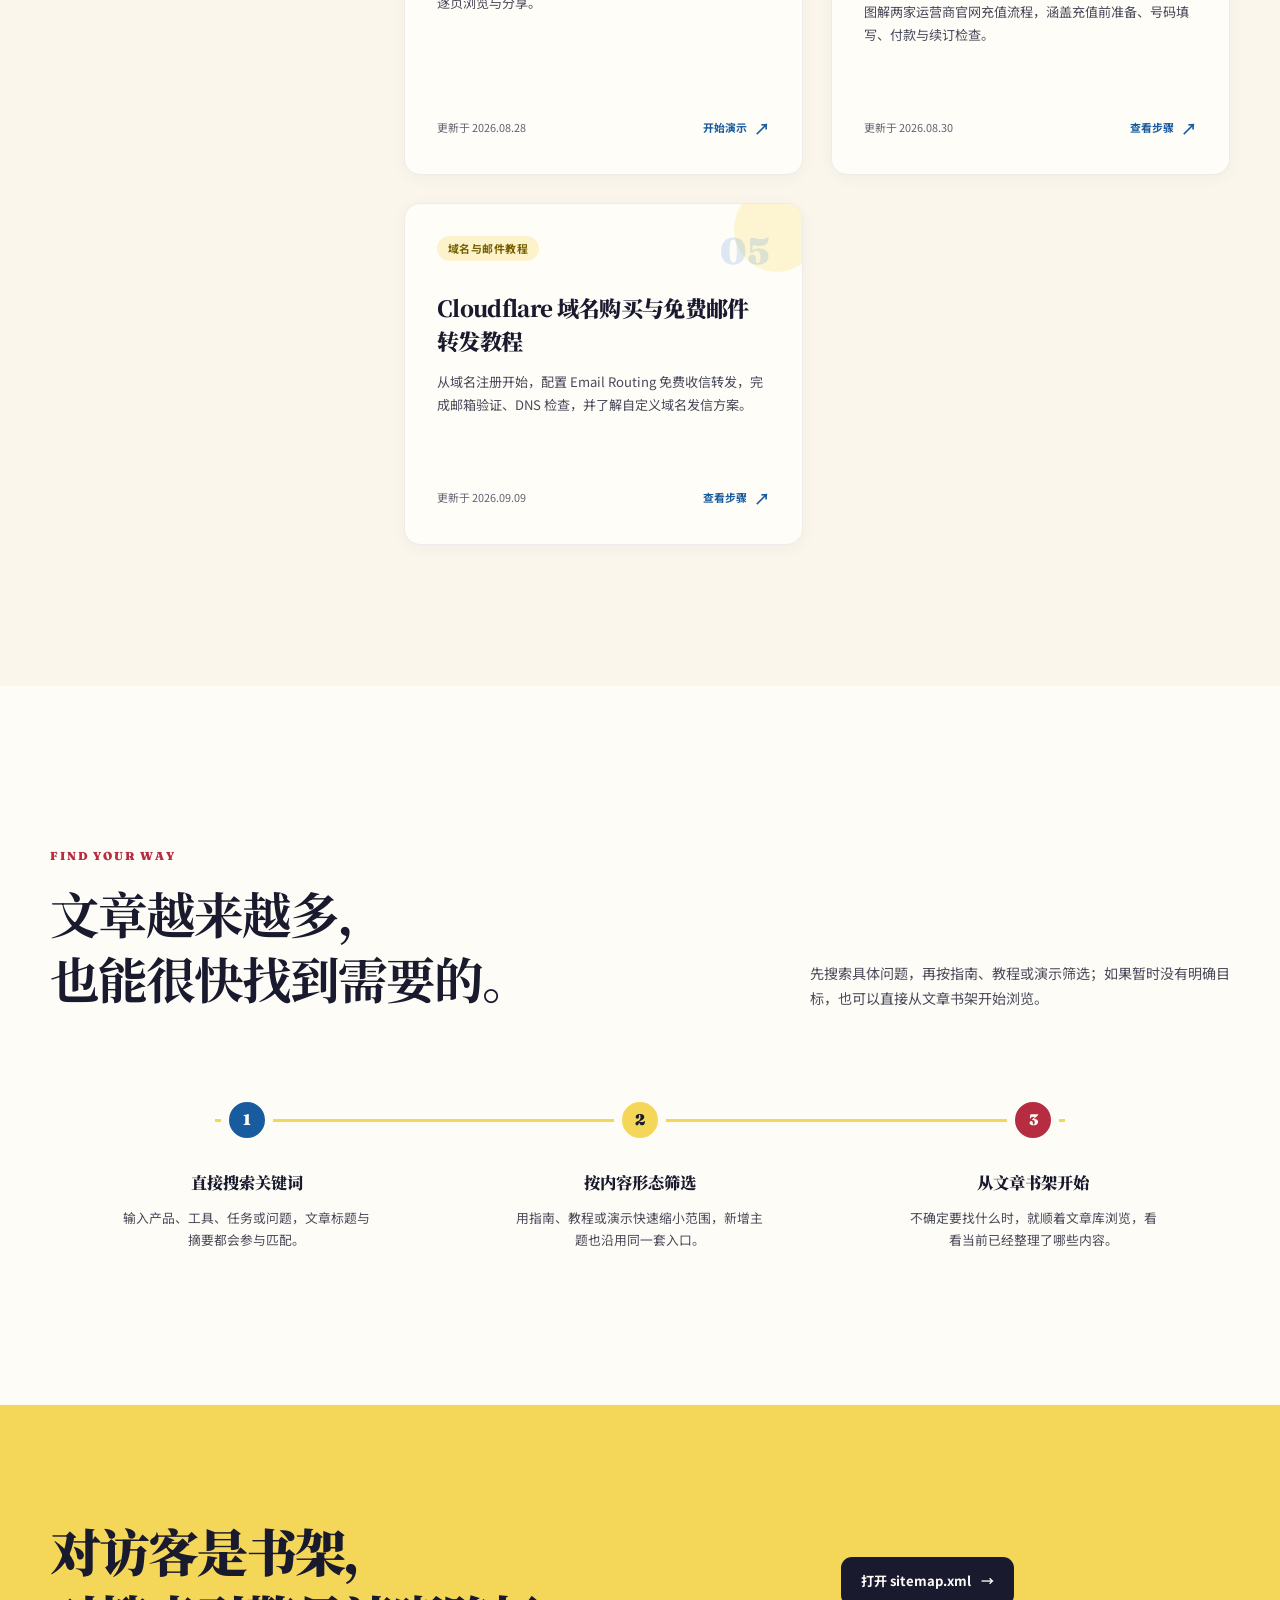
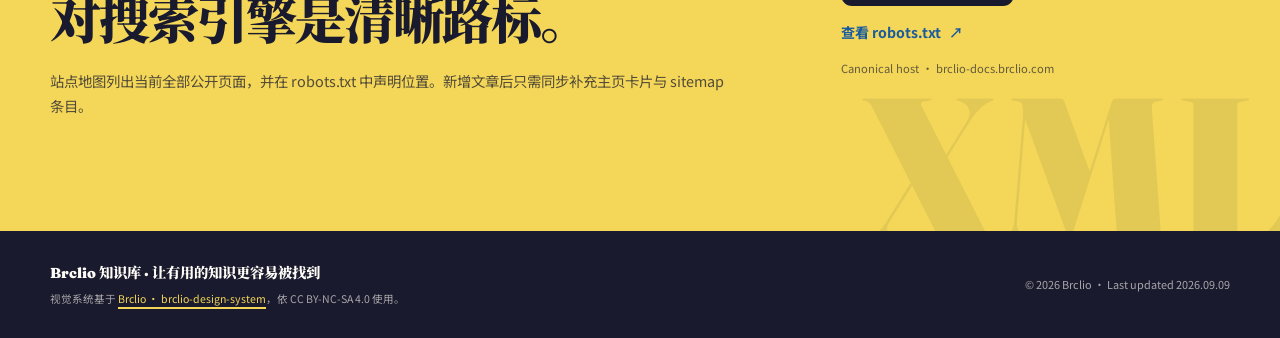
==== commit 7d5a7b45: "Add Cloudflare Domain Email Guide resources - Introduced a new PDF guide (print-preview.pdf) for set" ====
--- a/index.html
+++ b/index.html
@@ -21,6 +21,8 @@
   <link rel="preconnect" href="https://fonts.googleapis.com">
   <link rel="preconnect" href="https://fonts.gstatic.com" crossorigin>
   <link href="https://fonts.googleapis.com/css2?family=Fraunces:opsz,wght@9..144,700;9..144,900&amp;family=Noto+Sans+SC:wght@400;500;600;700&amp;family=Noto+Serif+SC:wght@700;900&amp;display=swap" rel="stylesheet">
+  <link rel="stylesheet" href="./assets/ui/back-to-top.css">
+  <script src="./assets/ui/back-to-top.js" defer></script>
 
   <script type="application/ld+json">
   {
@@ -30,7 +32,7 @@
     "description": "Brclio 持续更新的公开文章、实操教程、工具指南与经验笔记合集。",
     "url": "https://brclio-docs.brclio.com/",
     "inLanguage": "zh-CN",
-    "dateModified": "2026-08-30",
+    "dateModified": "2026-09-09",
     "publisher": {
       "@type": "Organization",
       "name": "Brclio",
@@ -41,7 +43,7 @@
     },
     "mainEntity": {
       "@type": "ItemList",
-      "numberOfItems": 4,
+      "numberOfItems": 5,
       "itemListElement": [
         {
           "@type": "ListItem",
@@ -66,6 +68,12 @@
           "position": 4,
           "name": "ONE NZ 与 Spark 预付费手机充值教程",
           "url": "https://brclio-docs.brclio.com/one-nz-spark-prepay-top-up-guide/"
+        },
+        {
+          "@type": "ListItem",
+          "position": 5,
+          "name": "Cloudflare 域名购买与免费邮件转发教程",
+          "url": "https://brclio-docs.brclio.com/cloudflare-domain-email-guide/"
         }
       ]
     }
@@ -1176,7 +1184,7 @@
 
   <header class="app-header">
     <div class="container header-inner">
-      <a class="brand" href="./">
+      <a class="brand" href="https://brclio-docs.brclio.com/">
         <img class="brand-mark" src="./new-zealand-sim-card/assets/brand/brclio-logo.png" alt="" width="42" height="42">
         <span class="brand-copy">
           <span class="brand-name">Brclio 知识库</span>
@@ -1214,12 +1222,12 @@
           <div class="index-slip">
             <div class="slip-topline">
               <span>Public index</span>
-              <time datetime="2026-08-30">2026.08.30</time>
+              <time datetime="2026-09-09">2026.09.09</time>
             </div>
             <img class="slip-logo" src="./new-zealand-sim-card/assets/brand/brclio-logo.png" alt="Brclio 标志" width="62" height="62">
             <h2 class="slip-title">公开文章，统一收录，持续更新。</h2>
             <div class="slip-stats" role="group" aria-label="站点统计">
-              <span class="slip-stat"><strong class="slip-number" id="collection-count">04</strong><span class="slip-label">当前收录</span></span>
+              <span class="slip-stat"><strong class="slip-number" id="collection-count">05</strong><span class="slip-label">当前收录</span></span>
               <span class="slip-stat"><strong class="slip-number">03</strong><span class="slip-label">内容形态</span></span>
               <span class="slip-stat"><strong class="slip-number">∞</strong><span class="slip-label">持续更新</span></span>
             </div>
@@ -1244,7 +1252,7 @@
             </label>
 
             <div class="filter-wrap">
-              <span class="result-count" id="result-count" aria-live="polite">共 4 篇</span>
+              <span class="result-count" id="result-count" aria-live="polite">共 5 篇</span>
               <div class="filter-bar" role="group" aria-label="文章分类筛选">
                 <button class="filter-tag" type="button" data-filter="all" aria-pressed="true">全部</button>
                 <button class="filter-tag" type="button" data-filter="guide" aria-pressed="false">指南</button>
@@ -1310,6 +1318,21 @@
                 <p class="article-summary">图解两家运营商官网充值流程，涵盖充值前准备、号码填写、付款与续订检查。</p>
                 <span class="article-meta">
                   <time datetime="2026-08-30">更新于 2026.08.30</time>
+                  <span class="read-arrow">查看步骤</span>
+                </span>
+              </a>
+            </article>
+
+            <article class="article-card" data-topics="tutorial" data-accent="yellow">
+              <a class="article-link" href="./cloudflare-domain-email-guide/">
+                <span class="article-head">
+                  <span class="card-pill">域名与邮件教程</span>
+                  <span class="article-index" aria-hidden="true">05</span>
+                </span>
+                <h3 class="article-title">Cloudflare 域名购买与免费邮件转发教程</h3>
+                <p class="article-summary">从域名注册开始，配置 Email Routing 免费收信转发，完成邮箱验证、DNS 检查，并了解自定义域名发信方案。</p>
+                <span class="article-meta">
+                  <time datetime="2026-09-09">更新于 2026.09.09</time>
                   <span class="read-arrow">查看步骤</span>
                 </span>
               </a>
@@ -1375,7 +1398,7 @@
         <p class="footer-brand">Brclio 知识库 · 让有用的知识更容易被找到</p>
         <p class="footer-note">视觉系统基于 <a class="footer-link" href="https://github.com/AndersonHJB/CodexSkills/" rel="license external">Brclio · brclio-design-system</a>，依 CC BY-NC-SA 4.0 使用。</p>
       </div>
-      <p class="footer-meta">© 2026 Brclio · Last updated 2026.08.30</p>
+      <p class="footer-meta">© 2026 Brclio · Last updated 2026.09.09</p>
     </div>
   </footer>
 
--- a/assets/ui/back-to-top.css
+++ b/assets/ui/back-to-top.css
@@ -0,0 +1,125 @@
+/* Shared Brclio back-to-top control, adapted from esther-design-system CTA patterns. */
+.back-to-top {
+  --back-to-top-size: clamp(50px, 4.5vw, 58px);
+  appearance: none;
+  -webkit-tap-highlight-color: transparent;
+  position: fixed;
+  right: calc(clamp(16px, 2.4vw, 32px) + env(safe-area-inset-right, 0px));
+  bottom: calc(clamp(18px, 3vw, 34px) + env(safe-area-inset-bottom, 0px));
+  z-index: 2147482000;
+  display: grid;
+  grid-template-rows: 1fr auto;
+  place-items: center;
+  width: var(--back-to-top-size);
+  height: var(--back-to-top-size);
+  margin: 0;
+  padding: 8px 6px 6px;
+  overflow: visible;
+  border: 2px solid var(--ink, #1a1a2e);
+  border-radius: 16px;
+  background: var(--yellow, #f4d758);
+  color: var(--ink, #1a1a2e);
+  box-shadow:
+    4px 4px 0 var(--blue, #2b7fd8),
+    0 12px 26px rgba(26, 26, 46, 0.16);
+  font-family: "Noto Sans SC", -apple-system, "PingFang SC", "Helvetica Neue", sans-serif;
+  line-height: 1;
+  cursor: pointer;
+  opacity: 0;
+  visibility: hidden;
+  pointer-events: none;
+  transform: translateY(14px);
+  transition:
+    opacity 220ms ease-out,
+    transform 220ms cubic-bezier(0.16, 1, 0.3, 1),
+    visibility 220ms,
+    box-shadow 180ms ease-out;
+}
+
+.back-to-top::after {
+  content: "";
+  position: absolute;
+  top: 7px;
+  right: 7px;
+  width: 6px;
+  height: 6px;
+  border-radius: 50%;
+  background: var(--red, #e84a5f);
+  box-shadow: 0 0 0 2px var(--yellow, #f4d758);
+}
+
+.back-to-top.is-visible {
+  opacity: 1;
+  visibility: visible;
+  pointer-events: auto;
+  transform: translateY(0);
+}
+
+.back-to-top__arrow {
+  width: 23px;
+  height: 23px;
+  align-self: end;
+  fill: none;
+  stroke: currentColor;
+  stroke-width: 2.2;
+  stroke-linecap: round;
+  stroke-linejoin: round;
+}
+
+.back-to-top__label {
+  align-self: start;
+  font-size: 8px;
+  font-weight: 700;
+  letter-spacing: 0.14em;
+  text-indent: 0.14em;
+}
+
+.back-to-top:focus-visible {
+  outline: 3px solid var(--red, #e84a5f);
+  outline-offset: 5px;
+}
+
+.back-to-top:active {
+  transform: translate(2px, 2px);
+  box-shadow:
+    2px 2px 0 var(--blue, #2b7fd8),
+    0 7px 18px rgba(26, 26, 46, 0.13);
+}
+
+@media (hover: hover) {
+  .back-to-top.is-visible:hover {
+    transform: translateY(-2px);
+    box-shadow:
+      4px 6px 0 var(--blue, #2b7fd8),
+      0 15px 30px rgba(26, 26, 46, 0.18);
+  }
+
+  .back-to-top.is-visible:active {
+    transform: translate(2px, 2px);
+  }
+}
+
+@media (max-width: 600px) {
+  .back-to-top {
+    --back-to-top-size: 50px;
+    border-radius: 14px;
+    padding-top: 7px;
+  }
+
+  .back-to-top__arrow {
+    width: 21px;
+    height: 21px;
+  }
+}
+
+@media (prefers-reduced-motion: reduce) {
+  .back-to-top {
+    transition: none;
+  }
+}
+
+@media print {
+  .back-to-top {
+    display: none !important;
+  }
+}
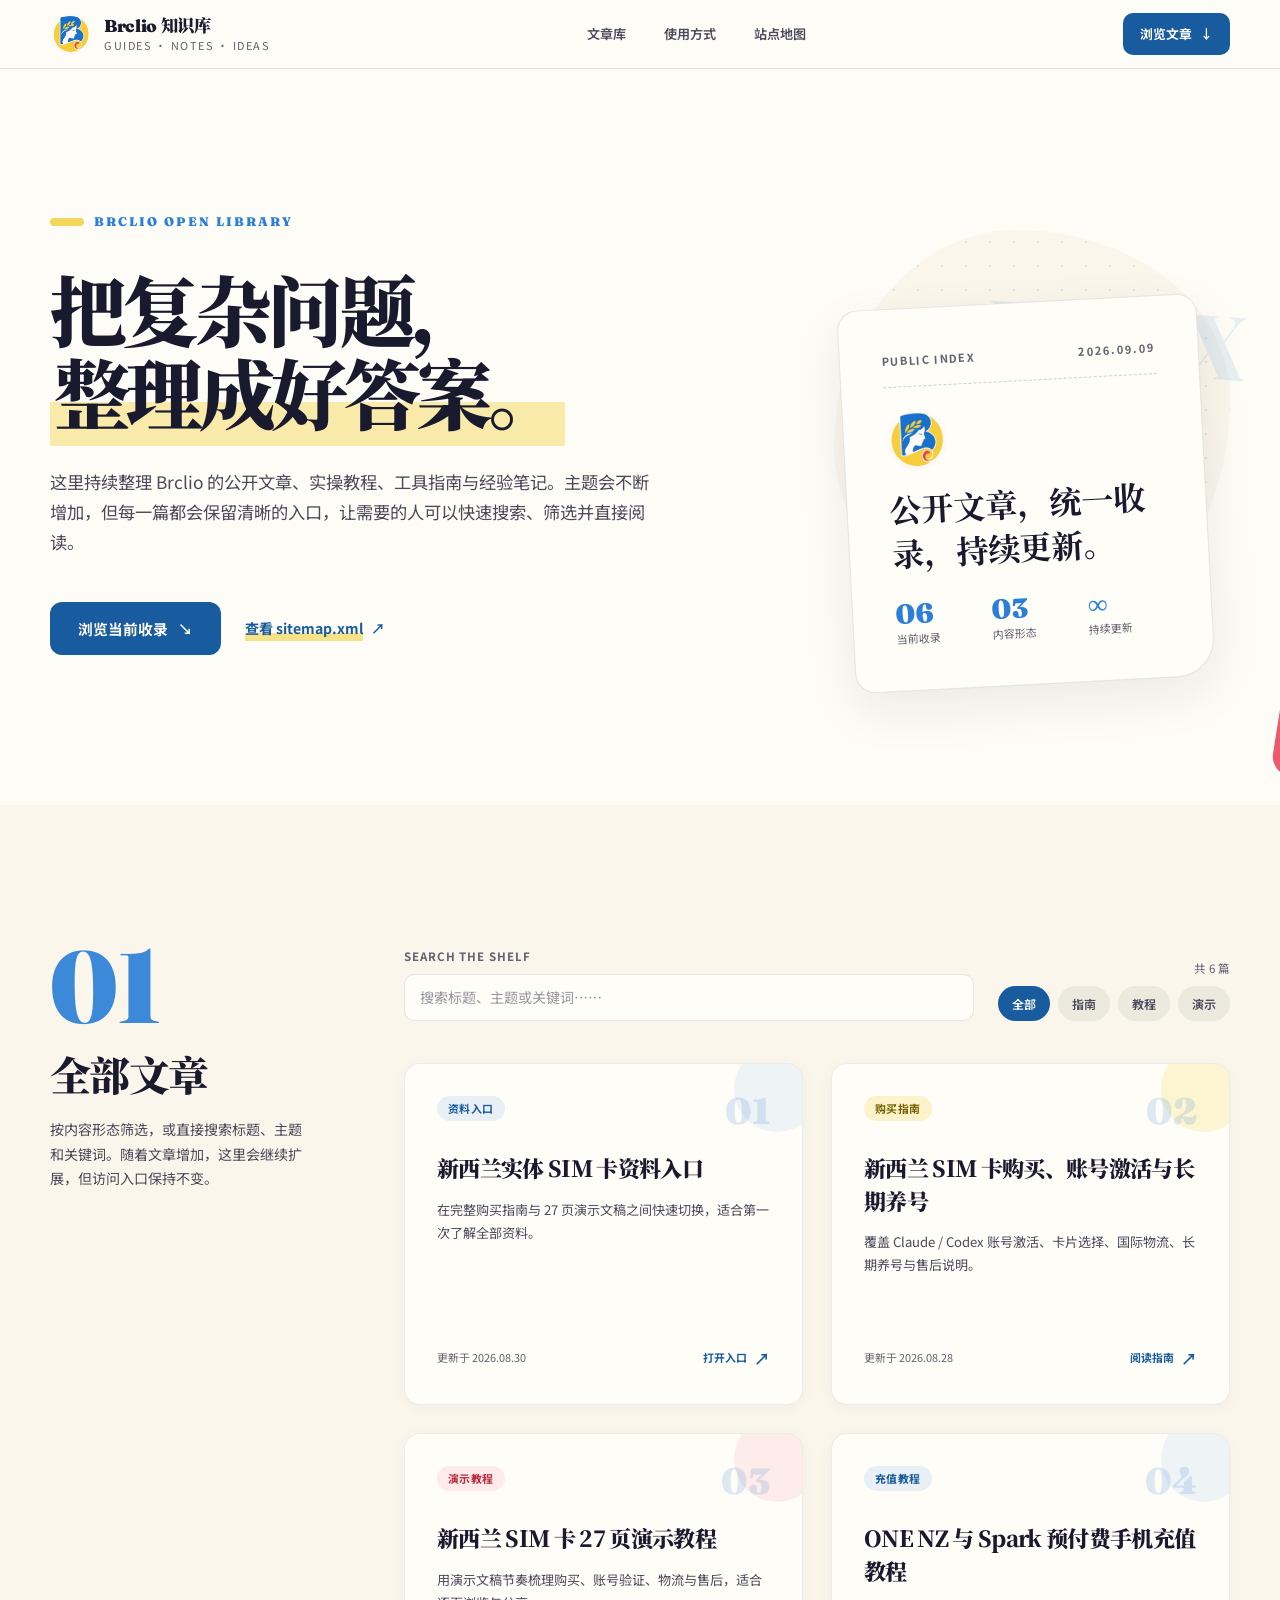
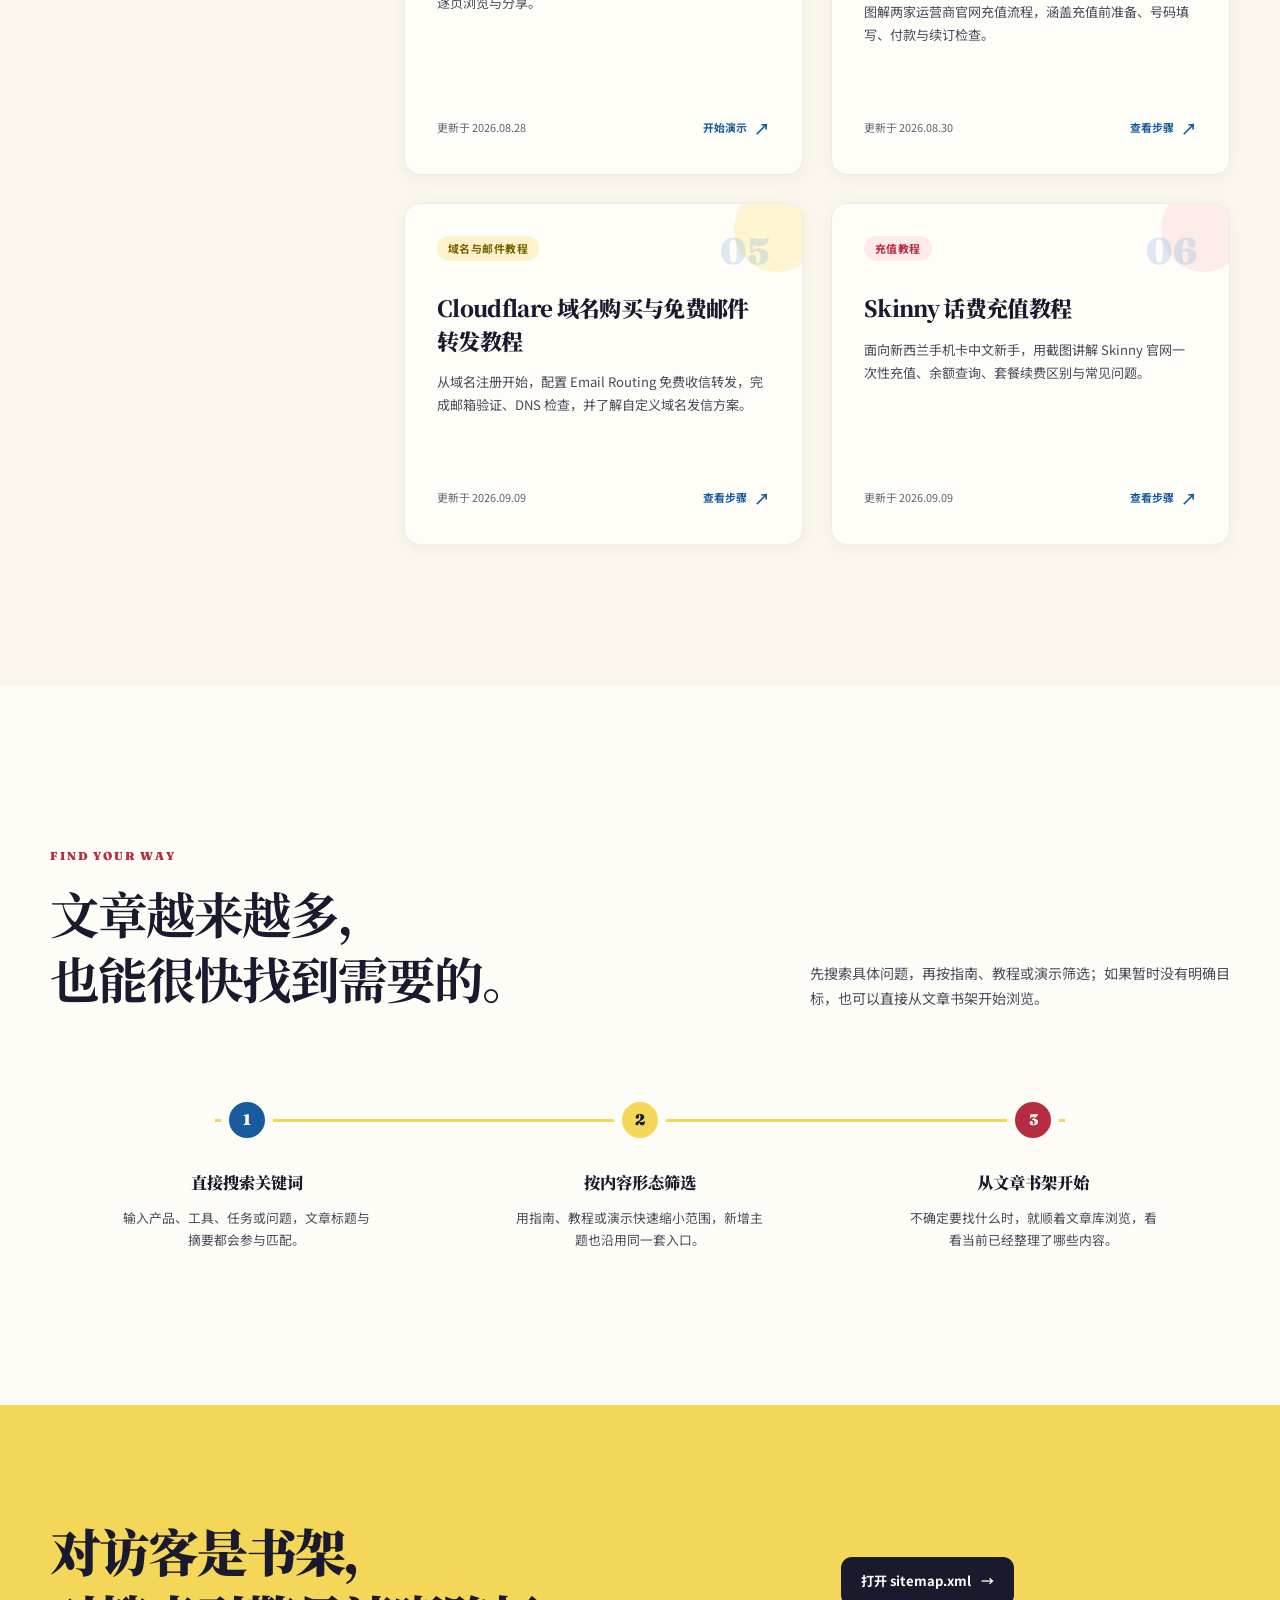
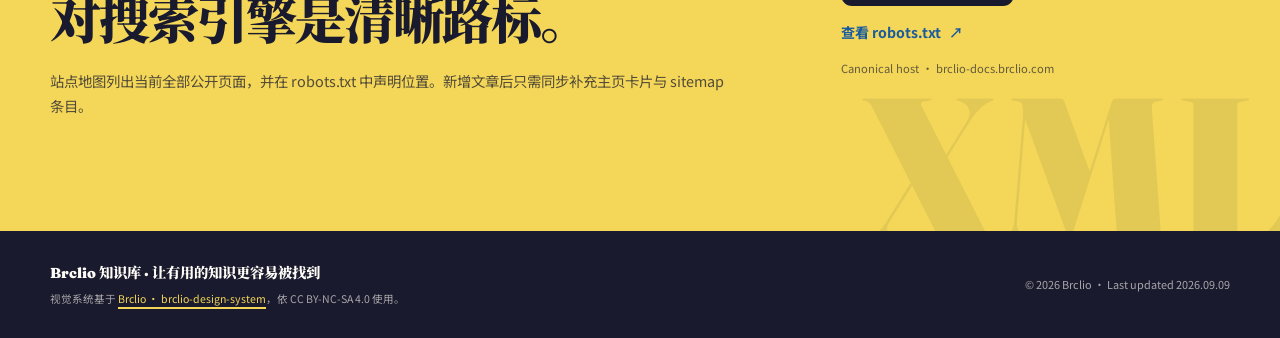
==== commit 7bed3d48: "Add print preview guide in PDF and TXT formats for Skinny Mobile top-up process" ====
--- a/index.html
+++ b/index.html
@@ -43,7 +43,7 @@
     },
     "mainEntity": {
       "@type": "ItemList",
-      "numberOfItems": 5,
+      "numberOfItems": 6,
       "itemListElement": [
         {
           "@type": "ListItem",
@@ -74,6 +74,12 @@
           "position": 5,
           "name": "Cloudflare 域名购买与免费邮件转发教程",
           "url": "https://brclio-docs.brclio.com/cloudflare-domain-email-guide/"
+        },
+        {
+          "@type": "ListItem",
+          "position": 6,
+          "name": "Skinny 话费充值教程",
+          "url": "https://brclio-docs.brclio.com/skinny-top-up-guide/"
         }
       ]
     }
@@ -1227,7 +1233,7 @@
             <img class="slip-logo" src="./new-zealand-sim-card/assets/brand/brclio-logo.png" alt="Brclio 标志" width="62" height="62">
             <h2 class="slip-title">公开文章，统一收录，持续更新。</h2>
             <div class="slip-stats" role="group" aria-label="站点统计">
-              <span class="slip-stat"><strong class="slip-number" id="collection-count">05</strong><span class="slip-label">当前收录</span></span>
+              <span class="slip-stat"><strong class="slip-number" id="collection-count">06</strong><span class="slip-label">当前收录</span></span>
               <span class="slip-stat"><strong class="slip-number">03</strong><span class="slip-label">内容形态</span></span>
               <span class="slip-stat"><strong class="slip-number">∞</strong><span class="slip-label">持续更新</span></span>
             </div>
@@ -1252,7 +1258,7 @@
             </label>
 
             <div class="filter-wrap">
-              <span class="result-count" id="result-count" aria-live="polite">共 5 篇</span>
+              <span class="result-count" id="result-count" aria-live="polite">共 6 篇</span>
               <div class="filter-bar" role="group" aria-label="文章分类筛选">
                 <button class="filter-tag" type="button" data-filter="all" aria-pressed="true">全部</button>
                 <button class="filter-tag" type="button" data-filter="guide" aria-pressed="false">指南</button>
@@ -1331,6 +1337,21 @@
                 </span>
                 <h3 class="article-title">Cloudflare 域名购买与免费邮件转发教程</h3>
                 <p class="article-summary">从域名注册开始，配置 Email Routing 免费收信转发，完成邮箱验证、DNS 检查，并了解自定义域名发信方案。</p>
+                <span class="article-meta">
+                  <time datetime="2026-09-09">更新于 2026.09.09</time>
+                  <span class="read-arrow">查看步骤</span>
+                </span>
+              </a>
+            </article>
+
+            <article class="article-card" data-topics="tutorial" data-accent="red">
+              <a class="article-link" href="./skinny-top-up-guide/">
+                <span class="article-head">
+                  <span class="card-pill">充值教程</span>
+                  <span class="article-index" aria-hidden="true">06</span>
+                </span>
+                <h3 class="article-title">Skinny 话费充值教程</h3>
+                <p class="article-summary">面向新西兰手机卡中文新手，用截图讲解 Skinny 官网一次性充值、余额查询、套餐续费区别与常见问题。</p>
                 <span class="article-meta">
                   <time datetime="2026-09-09">更新于 2026.09.09</time>
                   <span class="read-arrow">查看步骤</span>
